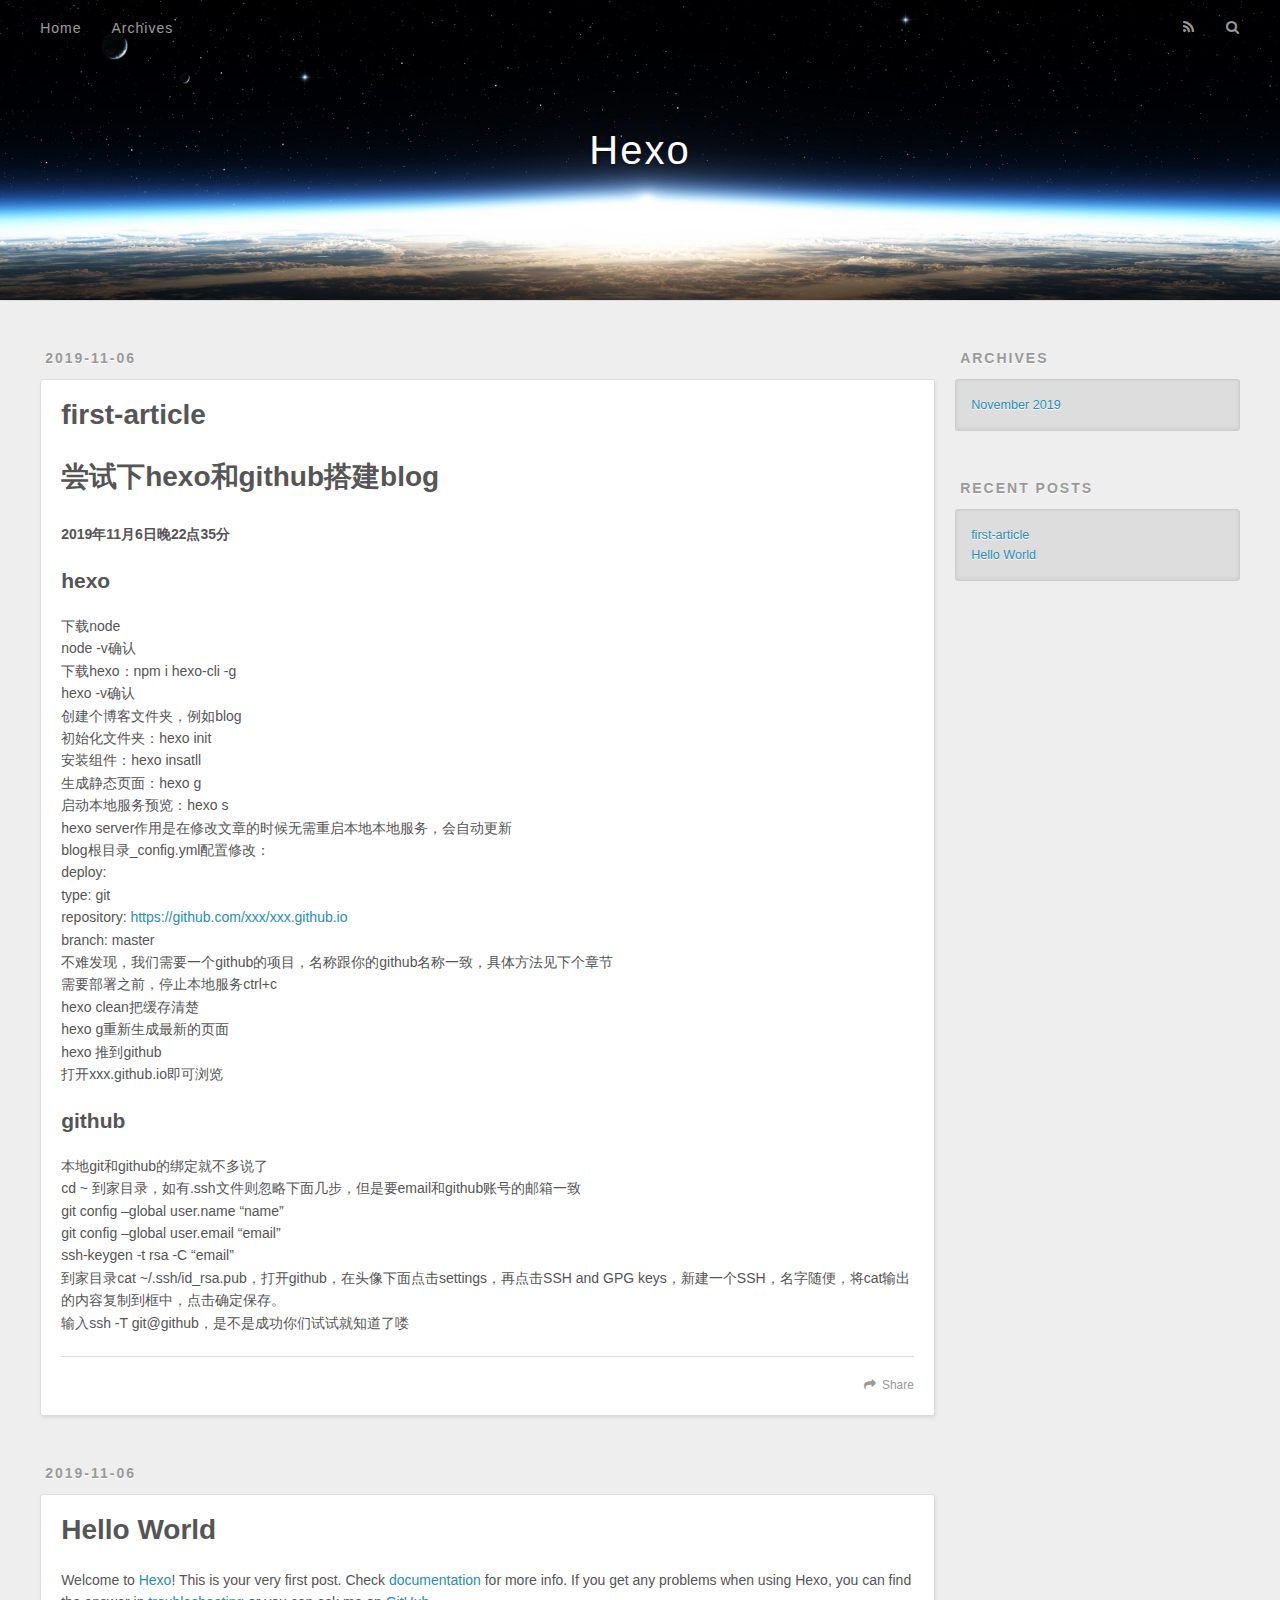
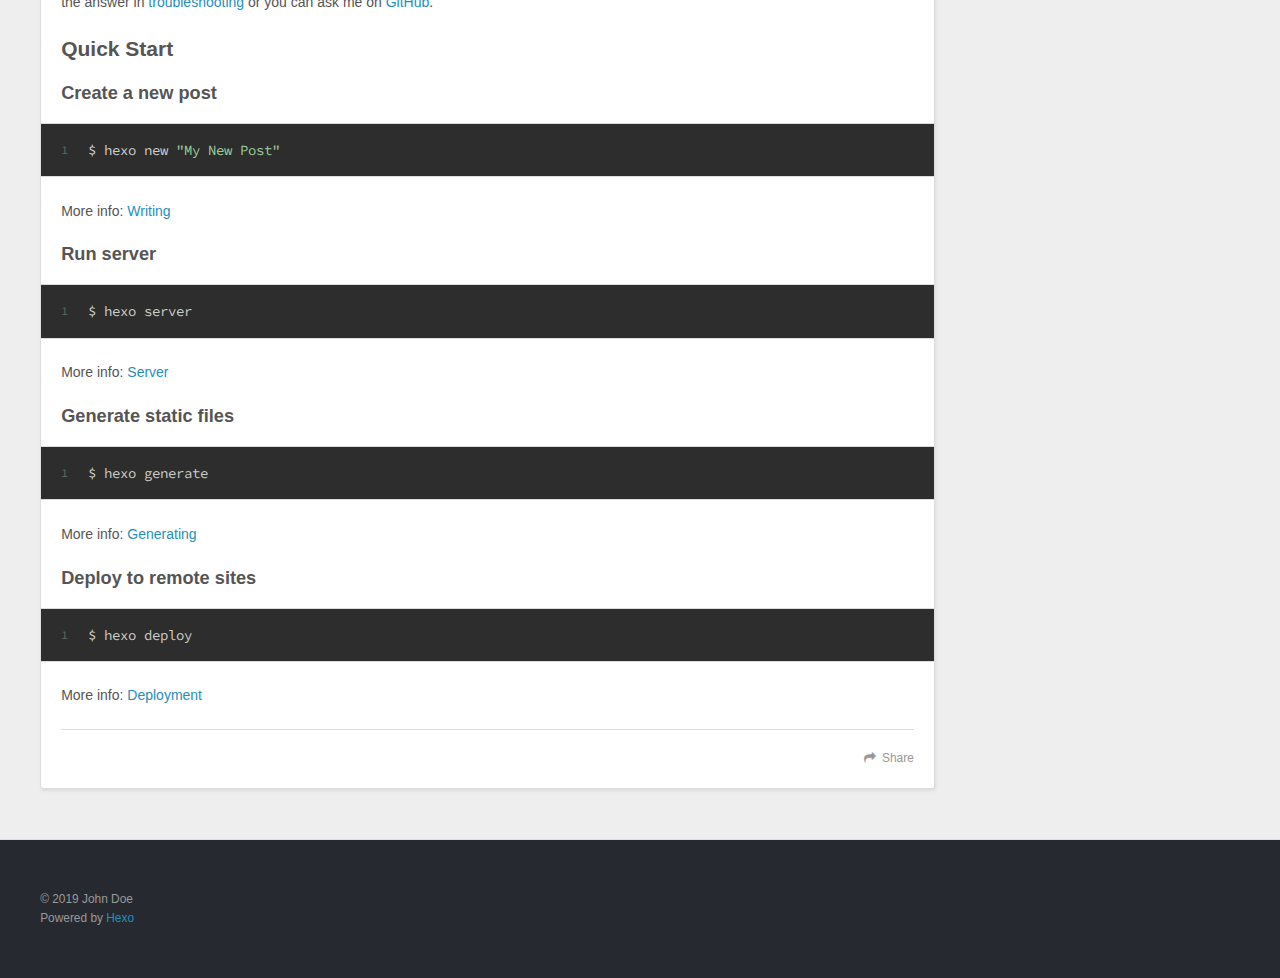
==== index.html @ d3fc3e4d "Site updated: 2019-11-06 23:18:17" ====
<!DOCTYPE html>
<html>
<head>
  <meta charset="utf-8">
  

  
  <title>Hexo</title>
  <meta name="viewport" content="width=device-width, initial-scale=1, maximum-scale=1">
  <meta property="og:type" content="website">
<meta property="og:title" content="Hexo">
<meta property="og:url" content="http:&#x2F;&#x2F;yoursite.com&#x2F;index.html">
<meta property="og:site_name" content="Hexo">
<meta property="og:locale" content="en">
<meta name="twitter:card" content="summary">
  
    <link rel="alternate" href="/atom.xml" title="Hexo" type="application/atom+xml">
  
  
    <link rel="icon" href="/favicon.png">
  
  
    <link href="//fonts.googleapis.com/css?family=Source+Code+Pro" rel="stylesheet" type="text/css">
  
  <link rel="stylesheet" href="/css/style.css">
</head>

<body>
  <div id="container">
    <div id="wrap">
      <header id="header">
  <div id="banner"></div>
  <div id="header-outer" class="outer">
    <div id="header-title" class="inner">
      <h1 id="logo-wrap">
        <a href="/" id="logo">Hexo</a>
      </h1>
      
    </div>
    <div id="header-inner" class="inner">
      <nav id="main-nav">
        <a id="main-nav-toggle" class="nav-icon"></a>
        
          <a class="main-nav-link" href="/">Home</a>
        
          <a class="main-nav-link" href="/archives">Archives</a>
        
      </nav>
      <nav id="sub-nav">
        
          <a id="nav-rss-link" class="nav-icon" href="/atom.xml" title="RSS Feed"></a>
        
        <a id="nav-search-btn" class="nav-icon" title="Search"></a>
      </nav>
      <div id="search-form-wrap">
        <form action="//google.com/search" method="get" accept-charset="UTF-8" class="search-form"><input type="search" name="q" class="search-form-input" placeholder="Search"><button type="submit" class="search-form-submit">&#xF002;</button><input type="hidden" name="sitesearch" value="http://yoursite.com"></form>
      </div>
    </div>
  </div>
</header>
      <div class="outer">
        <section id="main">
  
    <article id="post-first-article" class="article article-type-post" itemscope itemprop="blogPost">
  <div class="article-meta">
    <a href="/2019/11/06/first-article/" class="article-date">
  <time datetime="2019-11-06T13:16:10.796Z" itemprop="datePublished">2019-11-06</time>
</a>
    
  </div>
  <div class="article-inner">
    
    
      <header class="article-header">
        
  
    <h1 itemprop="name">
      <a class="article-title" href="/2019/11/06/first-article/">first-article</a>
    </h1>
  

      </header>
    
    <div class="article-entry" itemprop="articleBody">
      
        <h1 id="尝试下hexo和github搭建blog"><a href="#尝试下hexo和github搭建blog" class="headerlink" title="尝试下hexo和github搭建blog"></a>尝试下hexo和github搭建blog</h1><p><strong>2019年11月6日晚22点35分</strong></p>
<h2 id="hexo"><a href="#hexo" class="headerlink" title="hexo"></a>hexo</h2><p>下载node<br>node -v确认<br>下载hexo：npm i hexo-cli -g<br>hexo -v确认<br>创建个博客文件夹，例如blog<br>初始化文件夹：hexo init<br>安装组件：hexo insatll<br>生成静态页面：hexo g<br>启动本地服务预览：hexo s<br>hexo server作用是在修改文章的时候无需重启本地本地服务，会自动更新<br>blog根目录_config.yml配置修改：<br>deploy:<br>  type: git<br>  repository: <a href="https://github.com/xxx/xxx.github.io" target="_blank" rel="noopener">https://github.com/xxx/xxx.github.io</a><br>  branch: master<br>不难发现，我们需要一个github的项目，名称跟你的github名称一致，具体方法见下个章节<br>需要部署之前，停止本地服务ctrl+c<br>hexo clean把缓存清楚<br>hexo g重新生成最新的页面<br>hexo 推到github<br>打开xxx.github.io即可浏览</p>
<h2 id="github"><a href="#github" class="headerlink" title="github"></a>github</h2><p>本地git和github的绑定就不多说了<br>cd ~ 到家目录，如有.ssh文件则忽略下面几步，但是要email和github账号的邮箱一致<br>git config –global user.name “name”<br>git config –global user.email “email”<br>ssh-keygen -t rsa -C “email”<br>到家目录cat ~/.ssh/id_rsa.pub，打开github，在头像下面点击settings，再点击SSH and GPG keys，新建一个SSH，名字随便，将cat输出的内容复制到框中，点击确定保存。<br>输入ssh -T git@github，是不是成功你们试试就知道了喽</p>

      
    </div>
    <footer class="article-footer">
      <a data-url="http://yoursite.com/2019/11/06/first-article/" data-id="ck2nffm6w0000zowgg824fxj1" class="article-share-link">Share</a>
      
      
    </footer>
  </div>
  
</article>


  
    <article id="post-hello-world" class="article article-type-post" itemscope itemprop="blogPost">
  <div class="article-meta">
    <a href="/2019/11/06/hello-world/" class="article-date">
  <time datetime="2019-11-06T13:06:22.452Z" itemprop="datePublished">2019-11-06</time>
</a>
    
  </div>
  <div class="article-inner">
    
    
      <header class="article-header">
        
  
    <h1 itemprop="name">
      <a class="article-title" href="/2019/11/06/hello-world/">Hello World</a>
    </h1>
  

      </header>
    
    <div class="article-entry" itemprop="articleBody">
      
        <p>Welcome to <a href="https://hexo.io/" target="_blank" rel="noopener">Hexo</a>! This is your very first post. Check <a href="https://hexo.io/docs/" target="_blank" rel="noopener">documentation</a> for more info. If you get any problems when using Hexo, you can find the answer in <a href="https://hexo.io/docs/troubleshooting.html" target="_blank" rel="noopener">troubleshooting</a> or you can ask me on <a href="https://github.com/hexojs/hexo/issues" target="_blank" rel="noopener">GitHub</a>.</p>
<h2 id="Quick-Start"><a href="#Quick-Start" class="headerlink" title="Quick Start"></a>Quick Start</h2><h3 id="Create-a-new-post"><a href="#Create-a-new-post" class="headerlink" title="Create a new post"></a>Create a new post</h3><figure class="highlight bash"><table><tr><td class="gutter"><pre><span class="line">1</span><br></pre></td><td class="code"><pre><span class="line">$ hexo new <span class="string">"My New Post"</span></span><br></pre></td></tr></table></figure>

<p>More info: <a href="https://hexo.io/docs/writing.html" target="_blank" rel="noopener">Writing</a></p>
<h3 id="Run-server"><a href="#Run-server" class="headerlink" title="Run server"></a>Run server</h3><figure class="highlight bash"><table><tr><td class="gutter"><pre><span class="line">1</span><br></pre></td><td class="code"><pre><span class="line">$ hexo server</span><br></pre></td></tr></table></figure>

<p>More info: <a href="https://hexo.io/docs/server.html" target="_blank" rel="noopener">Server</a></p>
<h3 id="Generate-static-files"><a href="#Generate-static-files" class="headerlink" title="Generate static files"></a>Generate static files</h3><figure class="highlight bash"><table><tr><td class="gutter"><pre><span class="line">1</span><br></pre></td><td class="code"><pre><span class="line">$ hexo generate</span><br></pre></td></tr></table></figure>

<p>More info: <a href="https://hexo.io/docs/generating.html" target="_blank" rel="noopener">Generating</a></p>
<h3 id="Deploy-to-remote-sites"><a href="#Deploy-to-remote-sites" class="headerlink" title="Deploy to remote sites"></a>Deploy to remote sites</h3><figure class="highlight bash"><table><tr><td class="gutter"><pre><span class="line">1</span><br></pre></td><td class="code"><pre><span class="line">$ hexo deploy</span><br></pre></td></tr></table></figure>

<p>More info: <a href="https://hexo.io/docs/one-command-deployment.html" target="_blank" rel="noopener">Deployment</a></p>

      
    </div>
    <footer class="article-footer">
      <a data-url="http://yoursite.com/2019/11/06/hello-world/" data-id="ck2nffm750001zowghlq87qqj" class="article-share-link">Share</a>
      
      
    </footer>
  </div>
  
</article>


  


</section>
        
          <aside id="sidebar">
  
    

  
    

  
    
  
    
  <div class="widget-wrap">
    <h3 class="widget-title">Archives</h3>
    <div class="widget">
      <ul class="archive-list"><li class="archive-list-item"><a class="archive-list-link" href="/archives/2019/11/">November 2019</a></li></ul>
    </div>
  </div>


  
    
  <div class="widget-wrap">
    <h3 class="widget-title">Recent Posts</h3>
    <div class="widget">
      <ul>
        
          <li>
            <a href="/2019/11/06/first-article/">first-article</a>
          </li>
        
          <li>
            <a href="/2019/11/06/hello-world/">Hello World</a>
          </li>
        
      </ul>
    </div>
  </div>

  
</aside>
        
      </div>
      <footer id="footer">
  
  <div class="outer">
    <div id="footer-info" class="inner">
      &copy; 2019 John Doe<br>
      Powered by <a href="http://hexo.io/" target="_blank">Hexo</a>
    </div>
  </div>
</footer>
    </div>
    <nav id="mobile-nav">
  
    <a href="/" class="mobile-nav-link">Home</a>
  
    <a href="/archives" class="mobile-nav-link">Archives</a>
  
</nav>
    

<script src="//ajax.googleapis.com/ajax/libs/jquery/2.0.3/jquery.min.js"></script>


  <link rel="stylesheet" href="/fancybox/jquery.fancybox.css">
  <script src="/fancybox/jquery.fancybox.pack.js"></script>


<script src="/js/script.js"></script>



  </div>
</body>
</html>
---- css/style.css ----
body {
  width: 100%;
}
body:before,
body:after {
  content: "";
  display: table;
}
body:after {
  clear: both;
}
html,
body,
div,
span,
applet,
object,
iframe,
h1,
h2,
h3,
h4,
h5,
h6,
p,
blockquote,
pre,
a,
abbr,
acronym,
address,
big,
cite,
code,
del,
dfn,
em,
img,
ins,
kbd,
q,
s,
samp,
small,
strike,
strong,
sub,
sup,
tt,
var,
dl,
dt,
dd,
ol,
ul,
li,
fieldset,
form,
label,
legend,
table,
caption,
tbody,
tfoot,
thead,
tr,
th,
td {
  margin: 0;
  padding: 0;
  border: 0;
  outline: 0;
  font-weight: inherit;
  font-style: inherit;
  font-family: inherit;
  font-size: 100%;
  vertical-align: baseline;
}
body {
  line-height: 1;
  color: #000;
  background: #fff;
}
ol,
ul {
  list-style: none;
}
table {
  border-collapse: separate;
  border-spacing: 0;
  vertical-align: middle;
}
caption,
th,
td {
  text-align: left;
  font-weight: normal;
  vertical-align: middle;
}
a img {
  border: none;
}
input,
button {
  margin: 0;
  padding: 0;
}
input::-moz-focus-inner,
button::-moz-focus-inner {
  border: 0;
  padding: 0;
}
@font-face {
  font-family: FontAwesome;
  font-style: normal;
  font-weight: normal;
  src: url("fonts/fontawesome-webfont.eot?v=#4.0.3");
  src: url("fonts/fontawesome-webfont.eot?#iefix&v=#4.0.3") format("embedded-opentype"), url("fonts/fontawesome-webfont.woff?v=#4.0.3") format("woff"), url("fonts/fontawesome-webfont.ttf?v=#4.0.3") format("truetype"), url("fonts/fontawesome-webfont.svg#fontawesomeregular?v=#4.0.3") format("svg");
}
html,
body,
#container {
  height: 100%;
}
body {
  background: #eee;
  font: 14px -apple-system, BlinkMacSystemFont, "Segoe UI", "Roboto", "Oxygen", "Ubuntu", "Cantarell", "Fira Sans", "Droid Sans", "Helvetica Neue", sans-serif;
  -webkit-text-size-adjust: 100%;
}
.outer {
  max-width: 1220px;
  margin: 0 auto;
  padding: 0 20px;
}
.outer:before,
.outer:after {
  content: "";
  display: table;
}
.outer:after {
  clear: both;
}
.inner {
  display: inline;
  float: left;
  width: 98.33333333333333%;
  margin: 0 0.833333333333333%;
}
.left,
.alignleft {
  float: left;
}
.right,
.alignright {
  float: right;
}
.clear {
  clear: both;
}
#container {
  position: relative;
}
.mobile-nav-on {
  overflow: hidden;
}
#wrap {
  height: 100%;
  width: 100%;
  position: absolute;
  top: 0;
  left: 0;
  -webkit-transition: 0.2s ease-out;
  -moz-transition: 0.2s ease-out;
  -ms-transition: 0.2s ease-out;
  transition: 0.2s ease-out;
  z-index: 1;
  background: #eee;
}
.mobile-nav-on #wrap {
  left: 280px;
}
@media screen and (min-width: 768px) {
  #main {
    display: inline;
    float: left;
    width: 73.33333333333333%;
    margin: 0 0.833333333333333%;
  }
}
.article-date,
.article-category-link,
.archive-year,
.widget-title {
  text-decoration: none;
  text-transform: uppercase;
  letter-spacing: 2px;
  color: #999;
  margin-bottom: 1em;
  margin-left: 5px;
  line-height: 1em;
  text-shadow: 0 1px #fff;
  font-weight: bold;
}
.article-inner,
.archive-article-inner {
  background: #fff;
  -webkit-box-shadow: 1px 2px 3px #ddd;
  box-shadow: 1px 2px 3px #ddd;
  border: 1px solid #ddd;
  border-radius: 3px;
}
.article-entry h1,
.widget h1 {
  font-size: 2em;
}
.article-entry h2,
.widget h2 {
  font-size: 1.5em;
}
.article-entry h3,
.widget h3 {
  font-size: 1.3em;
}
.article-entry h4,
.widget h4 {
  font-size: 1.2em;
}
.article-entry h5,
.widget h5 {
  font-size: 1em;
}
.article-entry h6,
.widget h6 {
  font-size: 1em;
  color: #999;
}
.article-entry hr,
.widget hr {
  border: 1px dashed #ddd;
}
.article-entry strong,
.widget strong {
  font-weight: bold;
}
.article-entry em,
.widget em,
.article-entry cite,
.widget cite {
  font-style: italic;
}
.article-entry sup,
.widget sup,
.article-entry sub,
.widget sub {
  font-size: 0.75em;
  line-height: 0;
  position: relative;
  vertical-align: baseline;
}
.article-entry sup,
.widget sup {
  top: -0.5em;
}
.article-entry sub,
.widget sub {
  bottom: -0.2em;
}
.article-entry small,
.widget small {
  font-size: 0.85em;
}
.article-entry acronym,
.widget acronym,
.article-entry abbr,
.widget abbr {
  border-bottom: 1px dotted;
}
.article-entry ul,
.widget ul,
.article-entry ol,
.widget ol,
.article-entry dl,
.widget dl {
  margin: 0 20px;
  line-height: 1.6em;
}
.article-entry ul ul,
.widget ul ul,
.article-entry ol ul,
.widget ol ul,
.article-entry ul ol,
.widget ul ol,
.article-entry ol ol,
.widget ol ol {
  margin-top: 0;
  margin-bottom: 0;
}
.article-entry ul,
.widget ul {
  list-style: disc;
}
.article-entry ol,
.widget ol {
  list-style: decimal;
}
.article-entry dt,
.widget dt {
  font-weight: bold;
}
#header {
  height: 300px;
  position: relative;
  border-bottom: 1px solid #ddd;
}
#header:before,
#header:after {
  content: "";
  position: absolute;
  left: 0;
  right: 0;
  height: 40px;
}
#header:before {
  top: 0;
  background: -webkit-linear-gradient(rgba(0,0,0,0.2), transparent);
  background: -moz-linear-gradient(rgba(0,0,0,0.2), transparent);
  background: -ms-linear-gradient(rgba(0,0,0,0.2), transparent);
  background: linear-gradient(rgba(0,0,0,0.2), transparent);
}
#header:after {
  bottom: 0;
  background: -webkit-linear-gradient(transparent, rgba(0,0,0,0.2));
  background: -moz-linear-gradient(transparent, rgba(0,0,0,0.2));
  background: -ms-linear-gradient(transparent, rgba(0,0,0,0.2));
  background: linear-gradient(transparent, rgba(0,0,0,0.2));
}
#header-outer {
  height: 100%;
  position: relative;
}
#header-inner {
  position: relative;
  overflow: hidden;
}
#banner {
  position: absolute;
  top: 0;
  left: 0;
  width: 100%;
  height: 100%;
  background: url("images/banner.jpg") center #000;
  -webkit-background-size: cover;
  -moz-background-size: cover;
  background-size: cover;
  z-index: -1;
}
#header-title {
  text-align: center;
  height: 40px;
  position: absolute;
  top: 50%;
  left: 0;
  margin-top: -20px;
}
#logo,
#subtitle {
  text-decoration: none;
  color: #fff;
  font-weight: 300;
  text-shadow: 0 1px 4px rgba(0,0,0,0.3);
}
#logo {
  font-size: 40px;
  line-height: 40px;
  letter-spacing: 2px;
}
#subtitle {
  font-size: 16px;
  line-height: 16px;
  letter-spacing: 1px;
}
#subtitle-wrap {
  margin-top: 16px;
}
#main-nav {
  float: left;
  margin-left: -15px;
}
.nav-icon,
.main-nav-link {
  float: left;
  color: #fff;
  opacity: 0.6;
  text-decoration: none;
  text-shadow: 0 1px rgba(0,0,0,0.2);
  -webkit-transition: opacity 0.2s;
  -moz-transition: opacity 0.2s;
  -ms-transition: opacity 0.2s;
  transition: opacity 0.2s;
  display: block;
  padding: 20px 15px;
}
.nav-icon:hover,
.main-nav-link:hover {
  opacity: 1;
}
.nav-icon {
  font-family: FontAwesome;
  text-align: center;
  font-size: 14px;
  width: 14px;
  height: 14px;
  padding: 20px 15px;
  position: relative;
  cursor: pointer;
}
.main-nav-link {
  font-weight: 300;
  letter-spacing: 1px;
}
@media screen and (max-width: 479px) {
  .main-nav-link {
    display: none;
  }
}
#main-nav-toggle {
  display: none;
}
#main-nav-toggle:before {
  content: "\f0c9";
}
@media screen and (max-width: 479px) {
  #main-nav-toggle {
    display: block;
  }
}
#sub-nav {
  float: right;
  margin-right: -15px;
}
#nav-rss-link:before {
  content: "\f09e";
}
#nav-search-btn:before {
  content: "\f002";
}
#search-form-wrap {
  position: absolute;
  top: 15px;
  width: 150px;
  height: 30px;
  right: -150px;
  opacity: 0;
  -webkit-transition: 0.2s ease-out;
  -moz-transition: 0.2s ease-out;
  -ms-transition: 0.2s ease-out;
  transition: 0.2s ease-out;
}
#search-form-wrap.on {
  opacity: 1;
  right: 0;
}
@media screen and (max-width: 479px) {
  #search-form-wrap {
    width: 100%;
    right: -100%;
  }
}
.search-form {
  position: absolute;
  top: 0;
  left: 0;
  right: 0;
  background: #fff;
  padding: 5px 15px;
  border-radius: 15px;
  -webkit-box-shadow: 0 0 10px rgba(0,0,0,0.3);
  box-shadow: 0 0 10px rgba(0,0,0,0.3);
}
.search-form-input {
  border: none;
  background: none;
  color: #555;
  width: 100%;
  font: 13px -apple-system, BlinkMacSystemFont, "Segoe UI", "Roboto", "Oxygen", "Ubuntu", "Cantarell", "Fira Sans", "Droid Sans", "Helvetica Neue", sans-serif;
  outline: none;
}
.search-form-input::-webkit-search-results-decoration,
.search-form-input::-webkit-search-cancel-button {
  -webkit-appearance: none;
}
.search-form-submit {
  position: absolute;
  top: 50%;
  right: 10px;
  margin-top: -7px;
  font: 13px FontAwesome;
  border: none;
  background: none;
  color: #bbb;
  cursor: pointer;
}
.search-form-submit:hover,
.search-form-submit:focus {
  color: #777;
}
.article {
  margin: 50px 0;
}
.article-inner {
  overflow: hidden;
}
.article-meta:before,
.article-meta:after {
  content: "";
  display: table;
}
.article-meta:after {
  clear: both;
}
.article-date {
  float: left;
}
.article-category {
  float: left;
  line-height: 1em;
  color: #ccc;
  text-shadow: 0 1px #fff;
  margin-left: 8px;
}
.article-category:before {
  content: "\2022";
}
.article-category-link {
  margin: 0 12px 1em;
}
.article-header {
  padding: 20px 20px 0;
}
.article-title {
  text-decoration: none;
  font-size: 2em;
  font-weight: bold;
  color: #555;
  line-height: 1.1em;
  -webkit-transition: color 0.2s;
  -moz-transition: color 0.2s;
  -ms-transition: color 0.2s;
  transition: color 0.2s;
}
a.article-title:hover {
  color: #258fb8;
}
.article-entry {
  color: #555;
  padding: 0 20px;
}
.article-entry:before,
.article-entry:after {
  content: "";
  display: table;
}
.article-entry:after {
  clear: both;
}
.article-entry p,
.article-entry table {
  line-height: 1.6em;
  margin: 1.6em 0;
}
.article-entry h1,
.article-entry h2,
.article-entry h3,
.article-entry h4,
.article-entry h5,
.article-entry h6 {
  font-weight: bold;
}
.article-entry h1,
.article-entry h2,
.article-entry h3,
.article-entry h4,
.article-entry h5,
.article-entry h6 {
  line-height: 1.1em;
  margin: 1.1em 0;
}
.article-entry a {
  color: #258fb8;
  text-decoration: none;
}
.article-entry a:hover {
  text-decoration: underline;
}
.article-entry ul,
.article-entry ol,
.article-entry dl {
  margin-top: 1.6em;
  margin-bottom: 1.6em;
}
.article-entry img,
.article-entry video {
  max-width: 100%;
  height: auto;
  display: block;
  margin: auto;
}
.article-entry iframe {
  border: none;
}
.article-entry table {
  width: 100%;
  border-collapse: collapse;
  border-spacing: 0;
}
.article-entry th {
  font-weight: bold;
  border-bottom: 3px solid #ddd;
  padding-bottom: 0.5em;
}
.article-entry td {
  border-bottom: 1px solid #ddd;
  padding: 10px 0;
}
.article-entry blockquote {
  font-family: Georgia, "Times New Roman", serif;
  font-size: 1.4em;
  margin: 1.6em 20px;
  text-align: center;
}
.article-entry blockquote footer {
  font-size: 14px;
  margin: 1.6em 0;
  font-family: -apple-system, BlinkMacSystemFont, "Segoe UI", "Roboto", "Oxygen", "Ubuntu", "Cantarell", "Fira Sans", "Droid Sans", "Helvetica Neue", sans-serif;
}
.article-entry blockquote footer cite:before {
  content: "—";
  padding: 0 0.5em;
}
.article-entry .pullquote {
  text-align: left;
  width: 45%;
  margin: 0;
}
.article-entry .pullquote.left {
  margin-left: 0.5em;
  margin-right: 1em;
}
.article-entry .pullquote.right {
  margin-right: 0.5em;
  margin-left: 1em;
}
.article-entry .caption {
  color: #999;
  display: block;
  font-size: 0.9em;
  margin-top: 0.5em;
  position: relative;
  text-align: center;
}
.article-entry .video-container {
  position: relative;
  padding-top: 56.25%;
  height: 0;
  overflow: hidden;
}
.article-entry .video-container iframe,
.article-entry .video-container object,
.article-entry .video-container embed {
  position: absolute;
  top: 0;
  left: 0;
  width: 100%;
  height: 100%;
  margin-top: 0;
}
.article-more-link a {
  display: inline-block;
  line-height: 1em;
  padding: 6px 15px;
  border-radius: 15px;
  background: #eee;
  color: #999;
  text-shadow: 0 1px #fff;
  text-decoration: none;
}
.article-more-link a:hover {
  background: #258fb8;
  color: #fff;
  text-decoration: none;
  text-shadow: 0 1px #1e7293;
}
.article-footer {
  font-size: 0.85em;
  line-height: 1.6em;
  border-top: 1px solid #ddd;
  padding-top: 1.6em;
  margin: 0 20px 20px;
}
.article-footer:before,
.article-footer:after {
  content: "";
  display: table;
}
.article-footer:after {
  clear: both;
}
.article-footer a {
  color: #999;
  text-decoration: none;
}
.article-footer a:hover {
  color: #555;
}
.article-tag-list-item {
  float: left;
  margin-right: 10px;
}
.article-tag-list-link:before {
  content: "#";
}
.article-comment-link {
  float: right;
}
.article-comment-link:before {
  content: "\f075";
  font-family: FontAwesome;
  padding-right: 8px;
}
.article-share-link {
  cursor: pointer;
  float: right;
  margin-left: 20px;
}
.article-share-link:before {
  content: "\f064";
  font-family: FontAwesome;
  padding-right: 6px;
}
#article-nav {
  position: relative;
}
#article-nav:before,
#article-nav:after {
  content: "";
  display: table;
}
#article-nav:after {
  clear: both;
}
@media screen and (min-width: 768px) {
  #article-nav {
    margin: 50px 0;
  }
  #article-nav:before {
    width: 8px;
    height: 8px;
    position: absolute;
    top: 50%;
    left: 50%;
    margin-top: -4px;
    margin-left: -4px;
    content: "";
    border-radius: 50%;
    background: #ddd;
    -webkit-box-shadow: 0 1px 2px #fff;
    box-shadow: 0 1px 2px #fff;
  }
}
.article-nav-link-wrap {
  text-decoration: none;
  text-shadow: 0 1px #fff;
  color: #999;
  -webkit-box-sizing: border-box;
  -moz-box-sizing: border-box;
  box-sizing: border-box;
  margin-top: 50px;
  text-align: center;
  display: block;
}
.article-nav-link-wrap:hover {
  color: #555;
}
@media screen and (min-width: 768px) {
  .article-nav-link-wrap {
    width: 50%;
    margin-top: 0;
  }
}
@media screen and (min-width: 768px) {
  #article-nav-newer {
    float: left;
    text-align: right;
    padding-right: 20px;
  }
}
@media screen and (min-width: 768px) {
  #article-nav-older {
    float: right;
    text-align: left;
    padding-left: 20px;
  }
}
.article-nav-caption {
  text-transform: uppercase;
  letter-spacing: 2px;
  color: #ddd;
  line-height: 1em;
  font-weight: bold;
}
#article-nav-newer .article-nav-caption {
  margin-right: -2px;
}
.article-nav-title {
  font-size: 0.85em;
  line-height: 1.6em;
  margin-top: 0.5em;
}
.article-share-box {
  position: absolute;
  display: none;
  background: #fff;
  -webkit-box-shadow: 1px 2px 10px rgba(0,0,0,0.2);
  box-shadow: 1px 2px 10px rgba(0,0,0,0.2);
  border-radius: 3px;
  margin-left: -145px;
  overflow: hidden;
  z-index: 1;
}
.article-share-box.on {
  display: block;
}
.article-share-input {
  width: 100%;
  background: none;
  -webkit-box-sizing: border-box;
  -moz-box-sizing: border-box;
  box-sizing: border-box;
  font: 14px -apple-system, BlinkMacSystemFont, "Segoe UI", "Roboto", "Oxygen", "Ubuntu", "Cantarell", "Fira Sans", "Droid Sans", "Helvetica Neue", sans-serif;
  padding: 0 15px;
  color: #555;
  outline: none;
  border: 1px solid #ddd;
  border-radius: 3px 3px 0 0;
  height: 36px;
  line-height: 36px;
}
.article-share-links {
  background: #eee;
}
.article-share-links:before,
.article-share-links:after {
  content: "";
  display: table;
}
.article-share-links:after {
  clear: both;
}
.article-share-twitter,
.article-share-facebook,
.article-share-pinterest,
.article-share-google {
  width: 50px;
  height: 36px;
  display: block;
  float: left;
  position: relative;
  color: #999;
  text-shadow: 0 1px #fff;
}
.article-share-twitter:before,
.article-share-facebook:before,
.article-share-pinterest:before,
.article-share-google:before {
  font-size: 20px;
  font-family: FontAwesome;
  width: 20px;
  height: 20px;
  position: absolute;
  top: 50%;
  left: 50%;
  margin-top: -10px;
  margin-left: -10px;
  text-align: center;
}
.article-share-twitter:hover,
.article-share-facebook:hover,
.article-share-pinterest:hover,
.article-share-google:hover {
  color: #fff;
}
.article-share-twitter:before {
  content: "\f099";
}
.article-share-twitter:hover {
  background: #00aced;
  text-shadow: 0 1px #008abe;
}
.article-share-facebook:before {
  content: "\f09a";
}
.article-share-facebook:hover {
  background: #3b5998;
  text-shadow: 0 1px #2f477a;
}
.article-share-pinterest:before {
  content: "\f0d2";
}
.article-share-pinterest:hover {
  background: #cb2027;
  text-shadow: 0 1px #a21a1f;
}
.article-share-google:before {
  content: "\f0d5";
}
.article-share-google:hover {
  background: #dd4b39;
  text-shadow: 0 1px #be3221;
}
.article-gallery {
  background: #000;
  position: relative;
}
.article-gallery-photos {
  position: relative;
  overflow: hidden;
}
.article-gallery-img {
  display: none;
  max-width: 100%;
}
.article-gallery-img:first-child {
  display: block;
}
.article-gallery-img.loaded {
  position: absolute;
  display: block;
}
.article-gallery-img img {
  display: block;
  max-width: 100%;
  margin: 0 auto;
}
#comments {
  background: #fff;
  -webkit-box-shadow: 1px 2px 3px #ddd;
  box-shadow: 1px 2px 3px #ddd;
  padding: 20px;
  border: 1px solid #ddd;
  border-radius: 3px;
  margin: 50px 0;
}
#comments a {
  color: #258fb8;
}
.archives-wrap {
  margin: 50px 0;
}
.archives:before,
.archives:after {
  content: "";
  display: table;
}
.archives:after {
  clear: both;
}
.archive-year-wrap {
  margin-bottom: 1em;
}
.archives {
  -webkit-column-gap: 10px;
  -moz-column-gap: 10px;
  column-gap: 10px;
}
@media screen and (min-width: 480px) and (max-width: 767px) {
  .archives {
    -webkit-column-count: 2;
    -moz-column-count: 2;
    column-count: 2;
  }
}
@media screen and (min-width: 768px) {
  .archives {
    -webkit-column-count: 3;
    -moz-column-count: 3;
    column-count: 3;
  }
}
.archive-article {
  -webkit-column-break-inside: avoid;
  page-break-inside: avoid;
  overflow: hidden;
  break-inside: avoid-column;
}
.archive-article-inner {
  padding: 10px;
  margin-bottom: 15px;
}
.archive-article-title {
  text-decoration: none;
  font-weight: bold;
  color: #555;
  -webkit-transition: color 0.2s;
  -moz-transition: color 0.2s;
  -ms-transition: color 0.2s;
  transition: color 0.2s;
  line-height: 1.6em;
}
.archive-article-title:hover {
  color: #258fb8;
}
.archive-article-footer {
  margin-top: 1em;
}
.archive-article-date {
  color: #999;
  text-decoration: none;
  font-size: 0.85em;
  line-height: 1em;
  margin-bottom: 0.5em;
  display: block;
}
#page-nav {
  margin: 50px auto;
  background: #fff;
  -webkit-box-shadow: 1px 2px 3px #ddd;
  box-shadow: 1px 2px 3px #ddd;
  border: 1px solid #ddd;
  border-radius: 3px;
  text-align: center;
  color: #999;
  overflow: hidden;
}
#page-nav:before,
#page-nav:after {
  content: "";
  display: table;
}
#page-nav:after {
  clear: both;
}
#page-nav a,
#page-nav span {
  padding: 10px 20px;
  line-height: 1;
  height: 2ex;
}
#page-nav a {
  color: #999;
  text-decoration: none;
}
#page-nav a:hover {
  background: #999;
  color: #fff;
}
#page-nav .prev {
  float: left;
}
#page-nav .next {
  float: right;
}
#page-nav .page-number {
  display: inline-block;
}
@media screen and (max-width: 479px) {
  #page-nav .page-number {
    display: none;
  }
}
#page-nav .current {
  color: #555;
  font-weight: bold;
}
#page-nav .space {
  color: #ddd;
}
#footer {
  background: #262a30;
  padding: 50px 0;
  border-top: 1px solid #ddd;
  color: #999;
}
#footer a {
  color: #258fb8;
  text-decoration: none;
}
#footer a:hover {
  text-decoration: underline;
}
#footer-info {
  line-height: 1.6em;
  font-size: 0.85em;
}
.article-entry pre,
.article-entry .highlight {
  background: #2d2d2d;
  margin: 0 -20px;
  padding: 15px 20px;
  border-style: solid;
  border-color: #ddd;
  border-width: 1px 0;
  overflow: auto;
  color: #ccc;
  line-height: 22.400000000000002px;
}
.article-entry .highlight .gutter pre,
.article-entry .gist .gist-file .gist-data .line-numbers {
  color: #666;
  font-size: 0.85em;
}
.article-entry pre,
.article-entry code {
  font-family: "Source Code Pro", Consolas, Monaco, Menlo, Consolas, monospace;
}
.article-entry code {
  background: #eee;
  text-shadow: 0 1px #fff;
  padding: 0 0.3em;
}
.article-entry pre code {
  background: none;
  text-shadow: none;
  padding: 0;
}
.article-entry .highlight pre {
  border: none;
  margin: 0;
  padding: 0;
}
.article-entry .highlight table {
  margin: 0;
  width: auto;
}
.article-entry .highlight td {
  border: none;
  padding: 0;
}
.article-entry .highlight figcaption {
  font-size: 0.85em;
  color: #999;
  line-height: 1em;
  margin-bottom: 1em;
}
.article-entry .highlight figcaption:before,
.article-entry .highlight figcaption:after {
  content: "";
  display: table;
}
.article-entry .highlight figcaption:after {
  clear: both;
}
.article-entry .highlight figcaption a {
  float: right;
}
.article-entry .highlight .gutter pre {
  text-align: right;
  padding-right: 20px;
}
.article-entry .highlight .line {
  height: 22.400000000000002px;
}
.article-entry .highlight .line.marked {
  background: #515151;
}
.article-entry .gist {
  margin: 0 -20px;
  border-style: solid;
  border-color: #ddd;
  border-width: 1px 0;
  background: #2d2d2d;
  padding: 15px 20px 15px 0;
}
.article-entry .gist .gist-file {
  border: none;
  font-family: "Source Code Pro", Consolas, Monaco, Menlo, Consolas, monospace;
  margin: 0;
}
.article-entry .gist .gist-file .gist-data {
  background: none;
  border: none;
}
.article-entry .gist .gist-file .gist-data .line-numbers {
  background: none;
  border: none;
  padding: 0 20px 0 0;
}
.article-entry .gist .gist-file .gist-data .line-data {
  padding: 0 !important;
}
.article-entry .gist .gist-file .highlight {
  margin: 0;
  padding: 0;
  border: none;
}
.article-entry .gist .gist-file .gist-meta {
  background: #2d2d2d;
  color: #999;
  font: 0.85em -apple-system, BlinkMacSystemFont, "Segoe UI", "Roboto", "Oxygen", "Ubuntu", "Cantarell", "Fira Sans", "Droid Sans", "Helvetica Neue", sans-serif;
  text-shadow: 0 0;
  padding: 0;
  margin-top: 1em;
  margin-left: 20px;
}
.article-entry .gist .gist-file .gist-meta a {
  color: #258fb8;
  font-weight: normal;
}
.article-entry .gist .gist-file .gist-meta a:hover {
  text-decoration: underline;
}
pre .comment,
pre .title {
  color: #999;
}
pre .variable,
pre .attribute,
pre .tag,
pre .regexp,
pre .ruby .constant,
pre .xml .tag .title,
pre .xml .pi,
pre .xml .doctype,
pre .html .doctype,
pre .css .id,
pre .css .class,
pre .css .pseudo {
  color: #f2777a;
}
pre .number,
pre .preprocessor,
pre .built_in,
pre .literal,
pre .params,
pre .constant {
  color: #f99157;
}
pre .class,
pre .ruby .class .title,
pre .css .rules .attribute {
  color: #9c9;
}
pre .string,
pre .value,
pre .inheritance,
pre .header,
pre .ruby .symbol,
pre .xml .cdata {
  color: #9c9;
}
pre .css .hexcolor {
  color: #6cc;
}
pre .function,
pre .python .decorator,
pre .python .title,
pre .ruby .function .title,
pre .ruby .title .keyword,
pre .perl .sub,
pre .javascript .title,
pre .coffeescript .title {
  color: #69c;
}
pre .keyword,
pre .javascript .function {
  color: #c9c;
}
@media screen and (max-width: 479px) {
  #mobile-nav {
    position: absolute;
    top: 0;
    left: 0;
    width: 280px;
    height: 100%;
    background: #191919;
    border-right: 1px solid #fff;
  }
}
@media screen and (max-width: 479px) {
  .mobile-nav-link {
    display: block;
    color: #999;
    text-decoration: none;
    padding: 15px 20px;
    font-weight: bold;
  }
  .mobile-nav-link:hover {
    color: #fff;
  }
}
@media screen and (min-width: 768px) {
  #sidebar {
    display: inline;
    float: left;
    width: 23.333333333333332%;
    margin: 0 0.833333333333333%;
  }
}
.widget-wrap {
  margin: 50px 0;
}
.widget {
  color: #777;
  text-shadow: 0 1px #fff;
  background: #ddd;
  -webkit-box-shadow: 0 -1px 4px #ccc inset;
  box-shadow: 0 -1px 4px #ccc inset;
  border: 1px solid #ccc;
  padding: 15px;
  border-radius: 3px;
}
.widget a {
  color: #258fb8;
  text-decoration: none;
}
.widget a:hover {
  text-decoration: underline;
}
.widget ul ul,
.widget ol ul,
.widget dl ul,
.widget ul ol,
.widget ol ol,
.widget dl ol,
.widget ul dl,
.widget ol dl,
.widget dl dl {
  margin-left: 15px;
  list-style: disc;
}
.widget {
  line-height: 1.6em;
  word-wrap: break-word;
  font-size: 0.9em;
}
.widget ul,
.widget ol {
  list-style: none;
  margin: 0;
}
.widget ul ul,
.widget ol ul,
.widget ul ol,
.widget ol ol {
  margin: 0 20px;
}
.widget ul ul,
.widget ol ul {
  list-style: disc;
}
.widget ul ol,
.widget ol ol {
  list-style: decimal;
}
.category-list-count,
.tag-list-count,
.archive-list-count {
  padding-left: 5px;
  color: #999;
  font-size: 0.85em;
}
.category-list-count:before,
.tag-list-count:before,
.archive-list-count:before {
  content: "(";
}
.category-list-count:after,
.tag-list-count:after,
.archive-list-count:after {
  content: ")";
}
.tagcloud a {
  margin-right: 5px;
  display: inline-block;
}
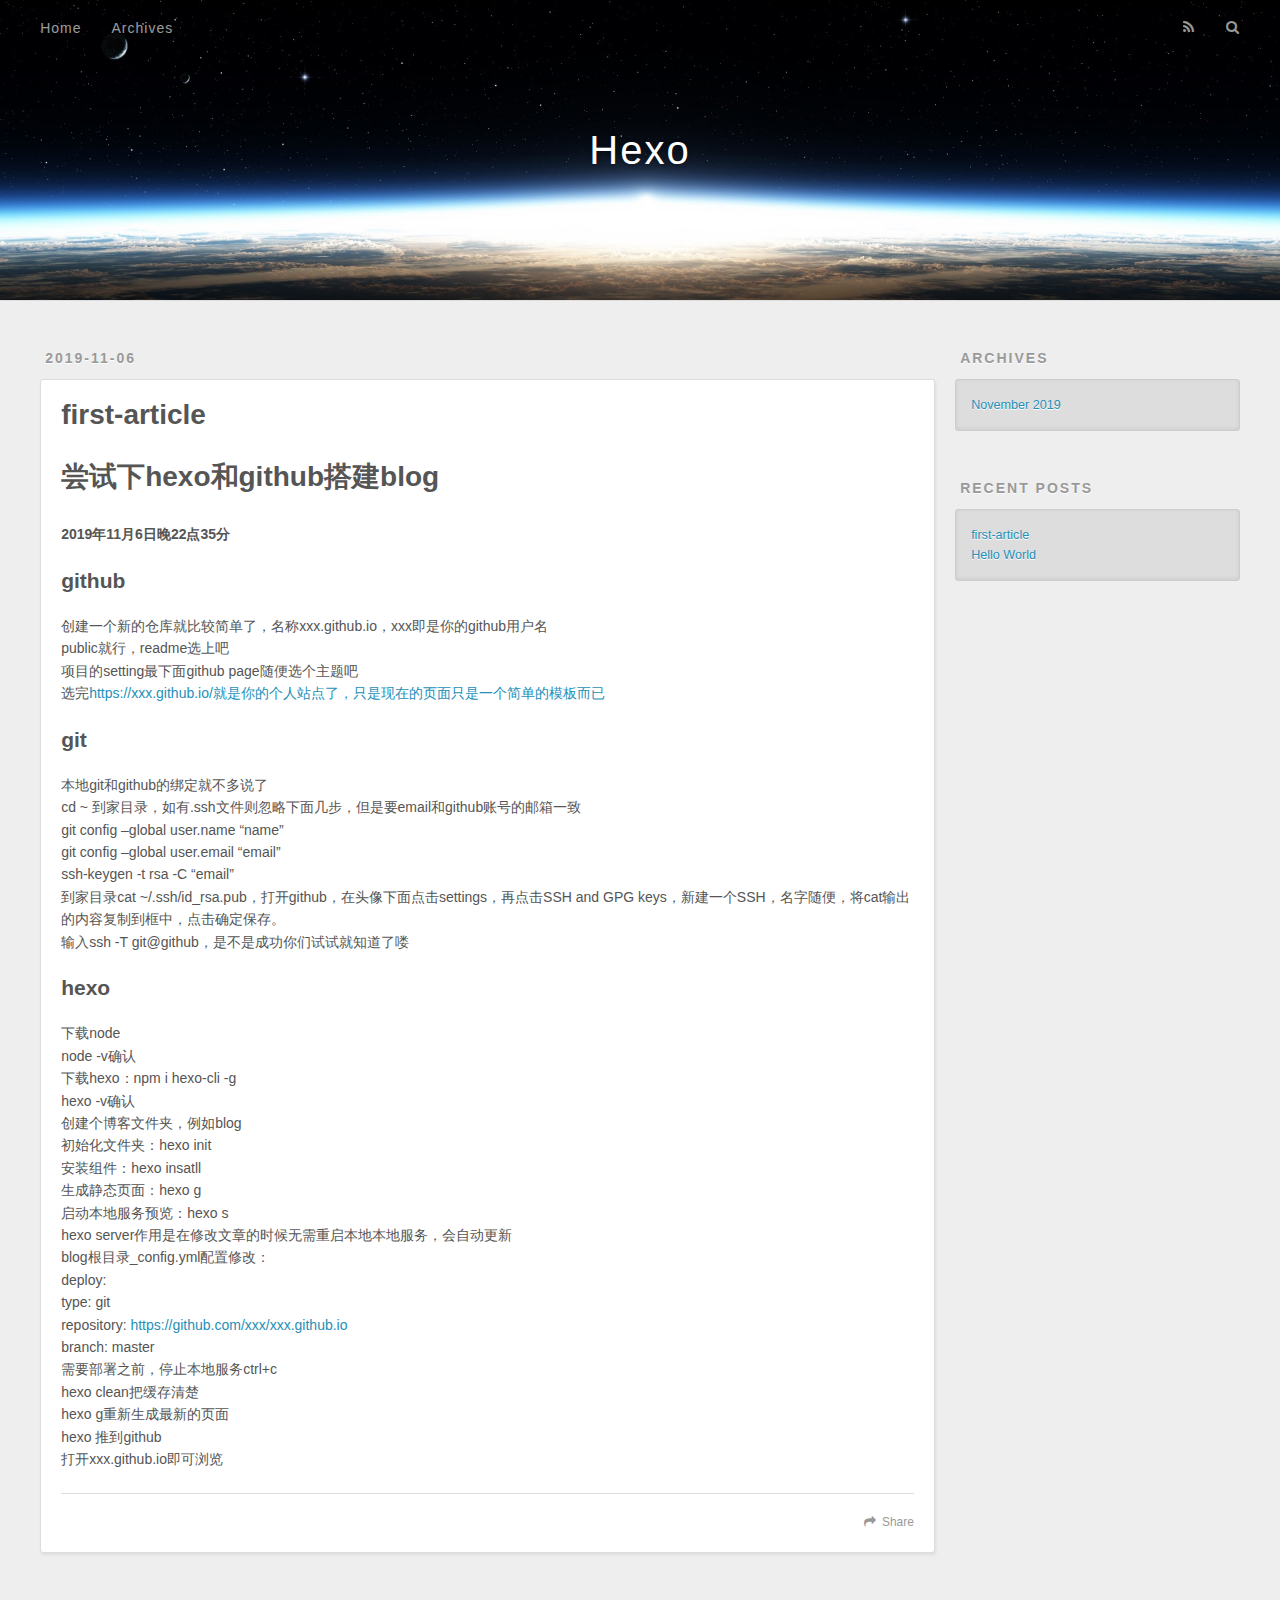
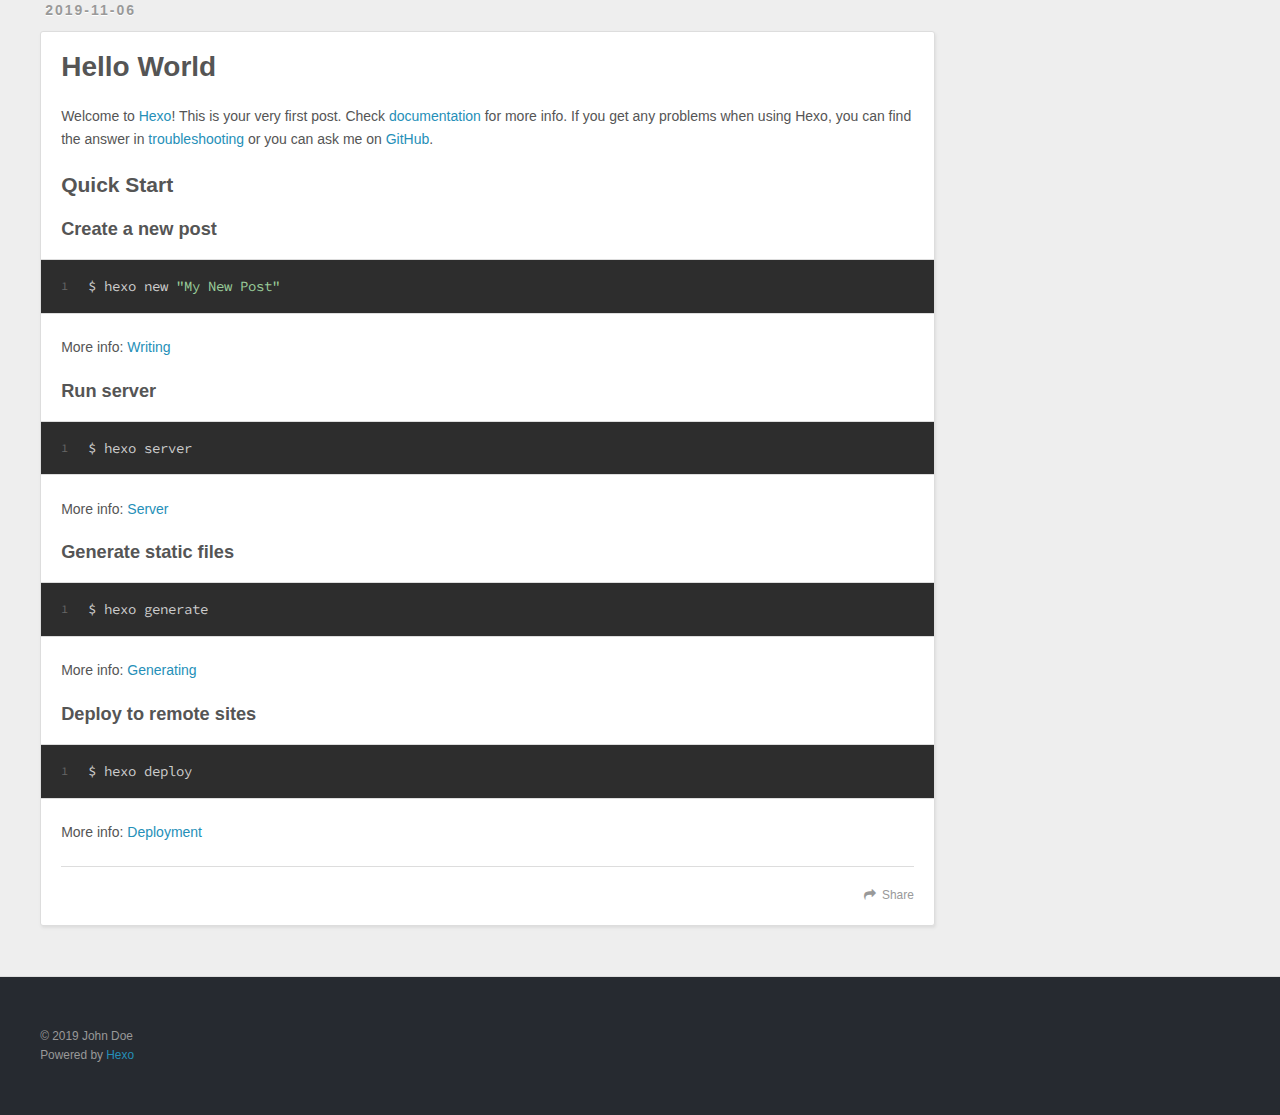
==== commit 67b4b9f3: "Site updated: 2019-11-06 23:25:25" ====
--- a/index.html
+++ b/index.html
@@ -84,13 +84,14 @@
     <div class="article-entry" itemprop="articleBody">
       
         <h1 id="尝试下hexo和github搭建blog"><a href="#尝试下hexo和github搭建blog" class="headerlink" title="尝试下hexo和github搭建blog"></a>尝试下hexo和github搭建blog</h1><p><strong>2019年11月6日晚22点35分</strong></p>
-<h2 id="hexo"><a href="#hexo" class="headerlink" title="hexo"></a>hexo</h2><p>下载node<br>node -v确认<br>下载hexo：npm i hexo-cli -g<br>hexo -v确认<br>创建个博客文件夹，例如blog<br>初始化文件夹：hexo init<br>安装组件：hexo insatll<br>生成静态页面：hexo g<br>启动本地服务预览：hexo s<br>hexo server作用是在修改文章的时候无需重启本地本地服务，会自动更新<br>blog根目录_config.yml配置修改：<br>deploy:<br>  type: git<br>  repository: <a href="https://github.com/xxx/xxx.github.io" target="_blank" rel="noopener">https://github.com/xxx/xxx.github.io</a><br>  branch: master<br>不难发现，我们需要一个github的项目，名称跟你的github名称一致，具体方法见下个章节<br>需要部署之前，停止本地服务ctrl+c<br>hexo clean把缓存清楚<br>hexo g重新生成最新的页面<br>hexo 推到github<br>打开xxx.github.io即可浏览</p>
-<h2 id="github"><a href="#github" class="headerlink" title="github"></a>github</h2><p>本地git和github的绑定就不多说了<br>cd ~ 到家目录，如有.ssh文件则忽略下面几步，但是要email和github账号的邮箱一致<br>git config –global user.name “name”<br>git config –global user.email “email”<br>ssh-keygen -t rsa -C “email”<br>到家目录cat ~/.ssh/id_rsa.pub，打开github，在头像下面点击settings，再点击SSH and GPG keys，新建一个SSH，名字随便，将cat输出的内容复制到框中，点击确定保存。<br>输入ssh -T git@github，是不是成功你们试试就知道了喽</p>
+<h2 id="github"><a href="#github" class="headerlink" title="github"></a>github</h2><p>创建一个新的仓库就比较简单了，名称xxx.github.io，xxx即是你的github用户名<br>public就行，readme选上吧<br>项目的setting最下面github page随便选个主题吧<br>选完<a href="https://xxx.github.io/就是你的个人站点了，只是现在的页面只是一个简单的模板而已" target="_blank" rel="noopener">https://xxx.github.io/就是你的个人站点了，只是现在的页面只是一个简单的模板而已</a></p>
+<h2 id="git"><a href="#git" class="headerlink" title="git"></a>git</h2><p>本地git和github的绑定就不多说了<br>cd ~ 到家目录，如有.ssh文件则忽略下面几步，但是要email和github账号的邮箱一致<br>git config –global user.name “name”<br>git config –global user.email “email”<br>ssh-keygen -t rsa -C “email”<br>到家目录cat ~/.ssh/id_rsa.pub，打开github，在头像下面点击settings，再点击SSH and GPG keys，新建一个SSH，名字随便，将cat输出的内容复制到框中，点击确定保存。<br>输入ssh -T git@github，是不是成功你们试试就知道了喽</p>
+<h2 id="hexo"><a href="#hexo" class="headerlink" title="hexo"></a>hexo</h2><p>下载node<br>node -v确认<br>下载hexo：npm i hexo-cli -g<br>hexo -v确认<br>创建个博客文件夹，例如blog<br>初始化文件夹：hexo init<br>安装组件：hexo insatll<br>生成静态页面：hexo g<br>启动本地服务预览：hexo s<br>hexo server作用是在修改文章的时候无需重启本地本地服务，会自动更新<br>blog根目录_config.yml配置修改：<br>deploy:<br>  type: git<br>  repository: <a href="https://github.com/xxx/xxx.github.io" target="_blank" rel="noopener">https://github.com/xxx/xxx.github.io</a><br>  branch: master<br>需要部署之前，停止本地服务ctrl+c<br>hexo clean把缓存清楚<br>hexo g重新生成最新的页面<br>hexo 推到github<br>打开xxx.github.io即可浏览</p>
 
       
     </div>
     <footer class="article-footer">
-      <a data-url="http://yoursite.com/2019/11/06/first-article/" data-id="ck2nffm6w0000zowgg824fxj1" class="article-share-link">Share</a>
+      <a data-url="http://yoursite.com/2019/11/06/first-article/" data-id="ck2nfopa500017owg21tjfodd" class="article-share-link">Share</a>
       
       
     </footer>
@@ -139,7 +140,7 @@
       
     </div>
     <footer class="article-footer">
-      <a data-url="http://yoursite.com/2019/11/06/hello-world/" data-id="ck2nffm750001zowghlq87qqj" class="article-share-link">Share</a>
+      <a data-url="http://yoursite.com/2019/11/06/hello-world/" data-id="ck2nfop9x00007owg5b2p4xn6" class="article-share-link">Share</a>
       
       
     </footer>
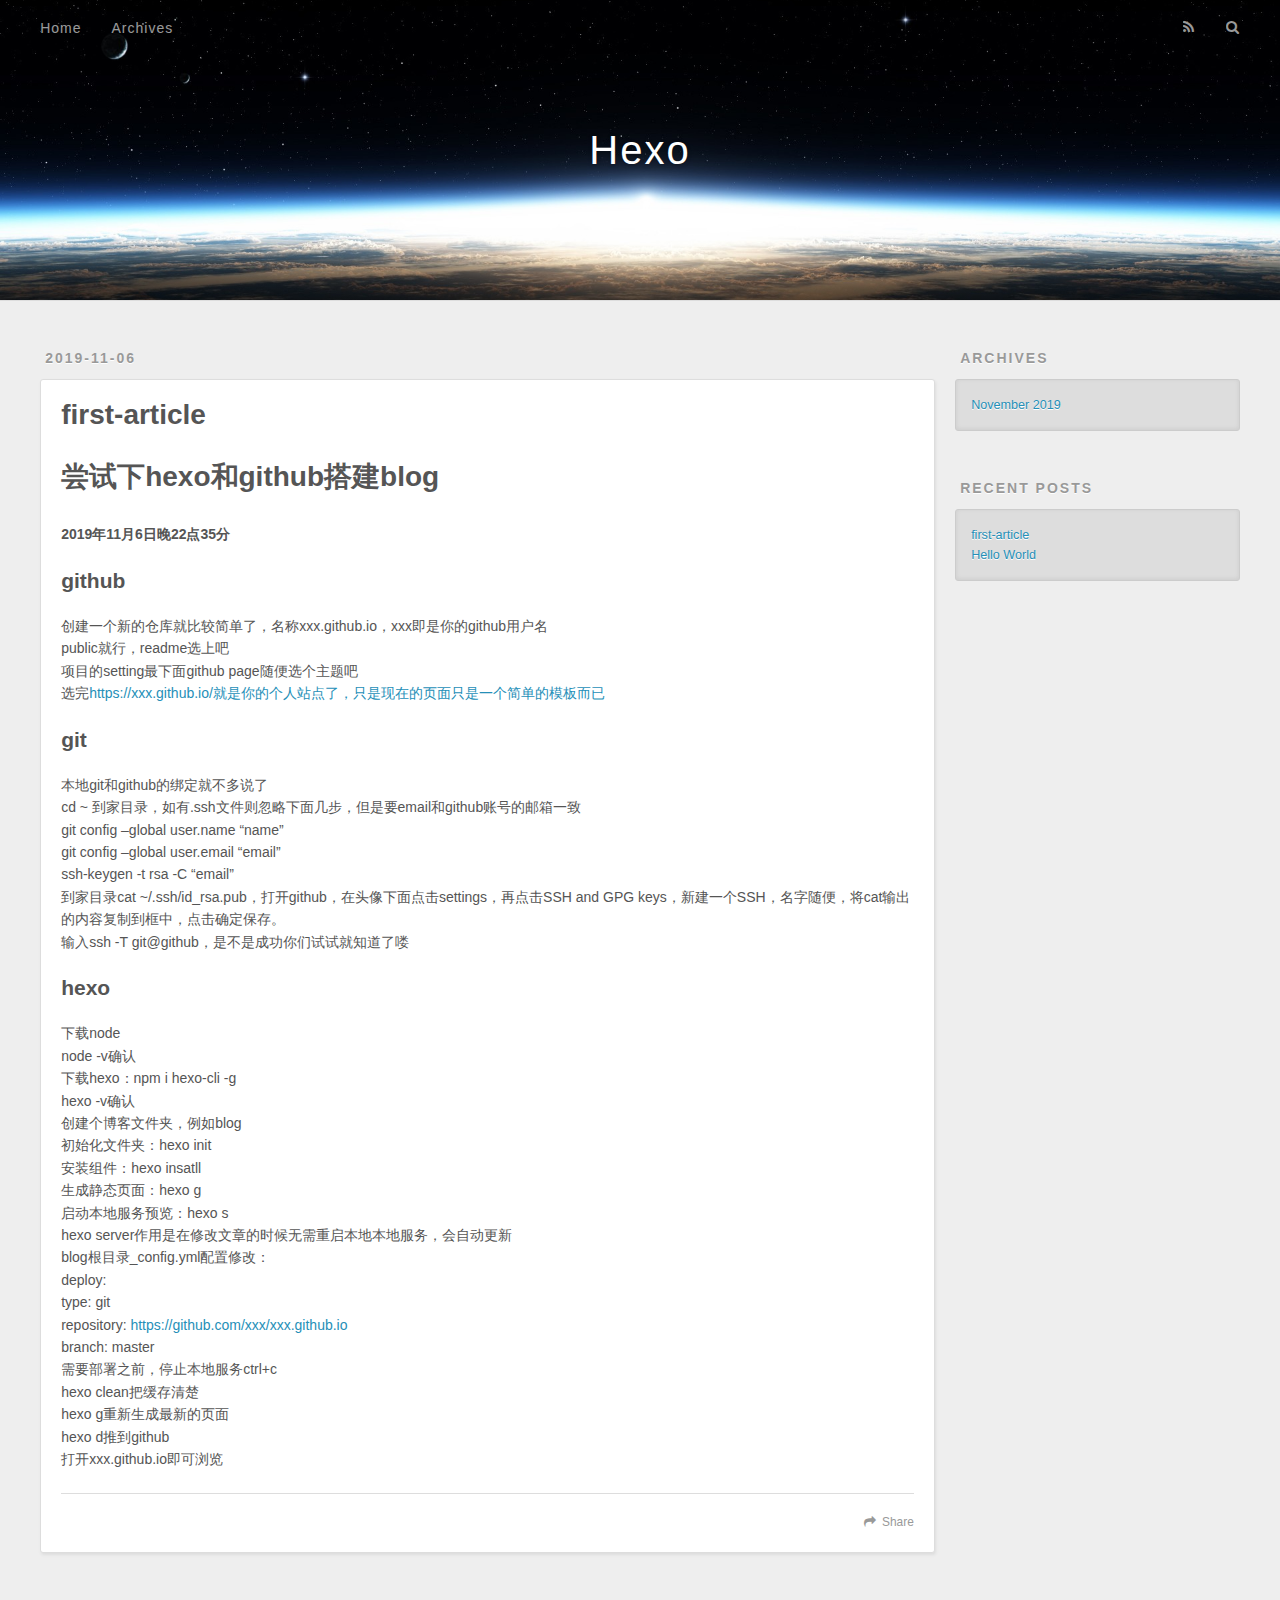
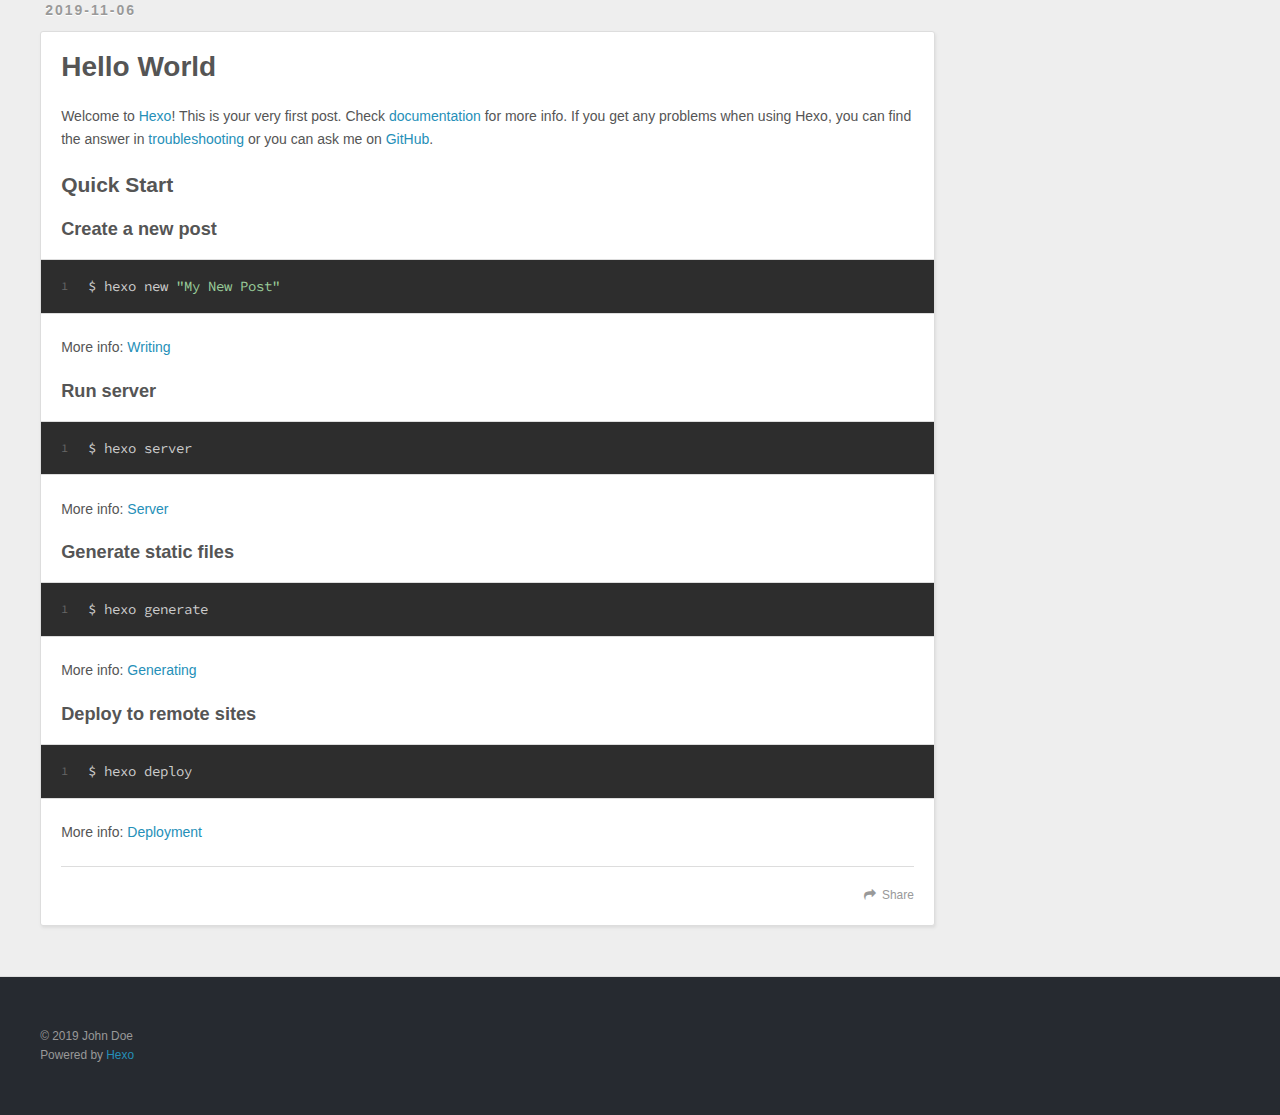
==== commit 7e38d28b: "Site updated: 2019-11-07 00:02:29" ====
--- a/index.html
+++ b/index.html
@@ -86,12 +86,12 @@
         <h1 id="尝试下hexo和github搭建blog"><a href="#尝试下hexo和github搭建blog" class="headerlink" title="尝试下hexo和github搭建blog"></a>尝试下hexo和github搭建blog</h1><p><strong>2019年11月6日晚22点35分</strong></p>
 <h2 id="github"><a href="#github" class="headerlink" title="github"></a>github</h2><p>创建一个新的仓库就比较简单了，名称xxx.github.io，xxx即是你的github用户名<br>public就行，readme选上吧<br>项目的setting最下面github page随便选个主题吧<br>选完<a href="https://xxx.github.io/就是你的个人站点了，只是现在的页面只是一个简单的模板而已" target="_blank" rel="noopener">https://xxx.github.io/就是你的个人站点了，只是现在的页面只是一个简单的模板而已</a></p>
 <h2 id="git"><a href="#git" class="headerlink" title="git"></a>git</h2><p>本地git和github的绑定就不多说了<br>cd ~ 到家目录，如有.ssh文件则忽略下面几步，但是要email和github账号的邮箱一致<br>git config –global user.name “name”<br>git config –global user.email “email”<br>ssh-keygen -t rsa -C “email”<br>到家目录cat ~/.ssh/id_rsa.pub，打开github，在头像下面点击settings，再点击SSH and GPG keys，新建一个SSH，名字随便，将cat输出的内容复制到框中，点击确定保存。<br>输入ssh -T git@github，是不是成功你们试试就知道了喽</p>
-<h2 id="hexo"><a href="#hexo" class="headerlink" title="hexo"></a>hexo</h2><p>下载node<br>node -v确认<br>下载hexo：npm i hexo-cli -g<br>hexo -v确认<br>创建个博客文件夹，例如blog<br>初始化文件夹：hexo init<br>安装组件：hexo insatll<br>生成静态页面：hexo g<br>启动本地服务预览：hexo s<br>hexo server作用是在修改文章的时候无需重启本地本地服务，会自动更新<br>blog根目录_config.yml配置修改：<br>deploy:<br>  type: git<br>  repository: <a href="https://github.com/xxx/xxx.github.io" target="_blank" rel="noopener">https://github.com/xxx/xxx.github.io</a><br>  branch: master<br>需要部署之前，停止本地服务ctrl+c<br>hexo clean把缓存清楚<br>hexo g重新生成最新的页面<br>hexo 推到github<br>打开xxx.github.io即可浏览</p>
+<h2 id="hexo"><a href="#hexo" class="headerlink" title="hexo"></a>hexo</h2><p>下载node<br>node -v确认<br>下载hexo：npm i hexo-cli -g<br>hexo -v确认<br>创建个博客文件夹，例如blog<br>初始化文件夹：hexo init<br>安装组件：hexo insatll<br>生成静态页面：hexo g<br>启动本地服务预览：hexo s<br>hexo server作用是在修改文章的时候无需重启本地本地服务，会自动更新<br>blog根目录_config.yml配置修改：<br>deploy:<br>  type: git<br>  repository: <a href="https://github.com/xxx/xxx.github.io" target="_blank" rel="noopener">https://github.com/xxx/xxx.github.io</a><br>  branch: master<br>需要部署之前，停止本地服务ctrl+c<br>hexo clean把缓存清楚<br>hexo g重新生成最新的页面<br>hexo d推到github<br>打开xxx.github.io即可浏览</p>
 
       
     </div>
     <footer class="article-footer">
-      <a data-url="http://yoursite.com/2019/11/06/first-article/" data-id="ck2nfopa500017owg21tjfodd" class="article-share-link">Share</a>
+      <a data-url="http://yoursite.com/2019/11/06/first-article/" data-id="ck2nh0g8r0000w4wg953m7oif" class="article-share-link">Share</a>
       
       
     </footer>
@@ -140,7 +140,7 @@
       
     </div>
     <footer class="article-footer">
-      <a data-url="http://yoursite.com/2019/11/06/hello-world/" data-id="ck2nfop9x00007owg5b2p4xn6" class="article-share-link">Share</a>
+      <a data-url="http://yoursite.com/2019/11/06/hello-world/" data-id="ck2nh0g900001w4wgbf2789a3" class="article-share-link">Share</a>
       
       
     </footer>
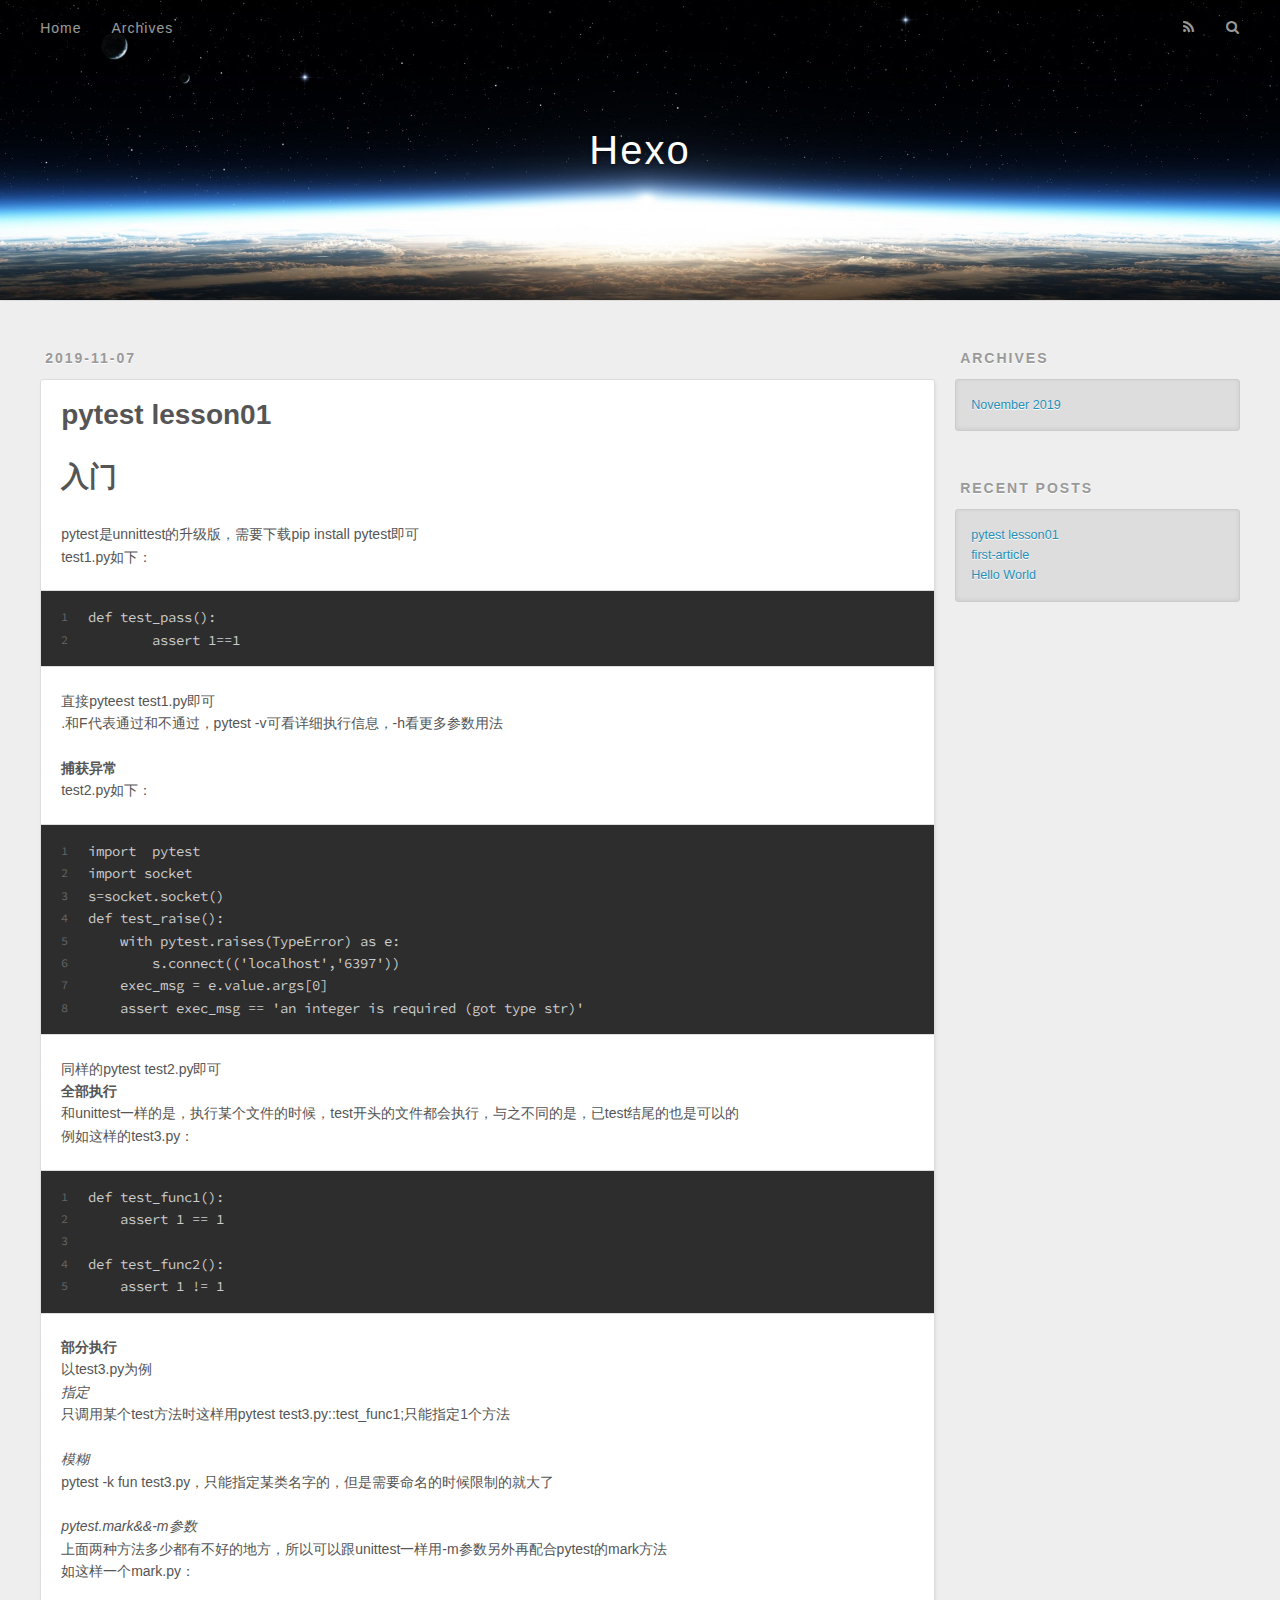
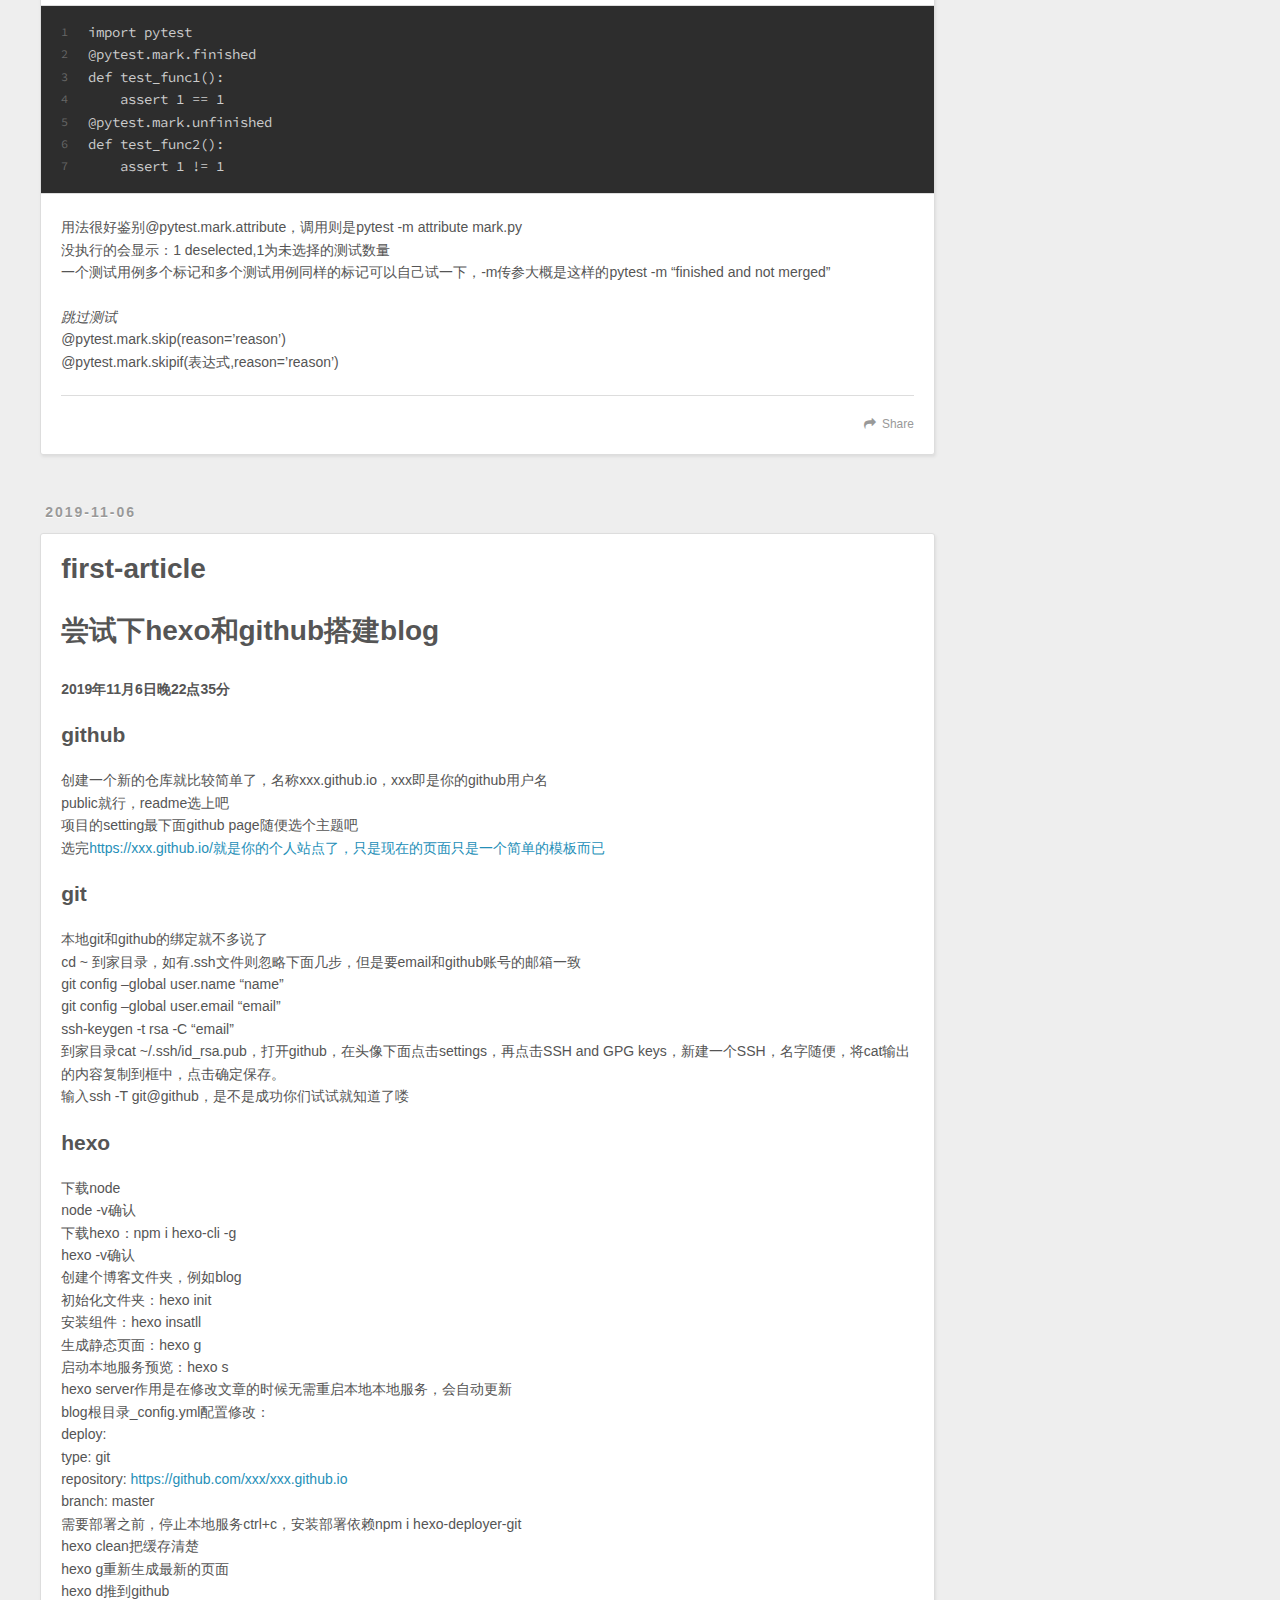
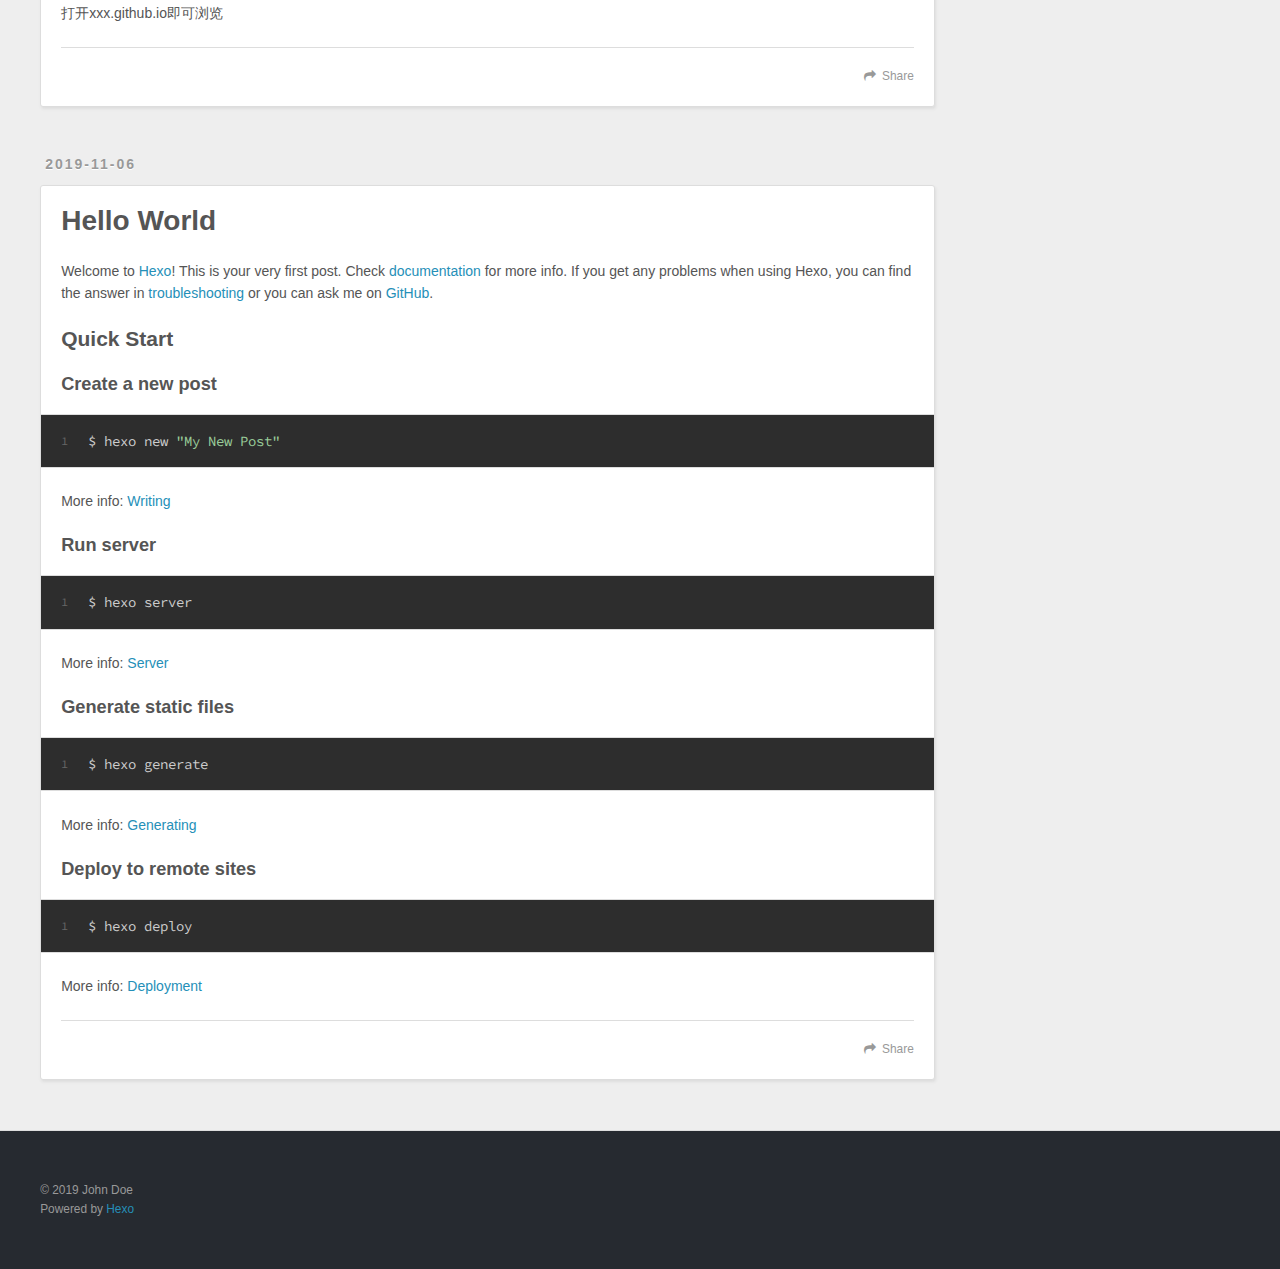
==== commit b83066c5: "Site updated: 2019-11-07 23:13:39" ====
--- a/index.html
+++ b/index.html
@@ -61,6 +61,55 @@
       <div class="outer">
         <section id="main">
   
+    <article id="post-pytest-lesson01" class="article article-type-post" itemscope itemprop="blogPost">
+  <div class="article-meta">
+    <a href="/2019/11/07/pytest-lesson01/" class="article-date">
+  <time datetime="2019-11-07T13:36:08.000Z" itemprop="datePublished">2019-11-07</time>
+</a>
+    
+  </div>
+  <div class="article-inner">
+    
+    
+      <header class="article-header">
+        
+  
+    <h1 itemprop="name">
+      <a class="article-title" href="/2019/11/07/pytest-lesson01/">pytest lesson01</a>
+    </h1>
+  
+
+      </header>
+    
+    <div class="article-entry" itemprop="articleBody">
+      
+        <h1 id="入门"><a href="#入门" class="headerlink" title="入门"></a>入门</h1><p>pytest是unnittest的升级版，需要下载pip install pytest即可<br>test1.py如下：</p>
+<figure class="highlight plain"><table><tr><td class="gutter"><pre><span class="line">1</span><br><span class="line">2</span><br></pre></td><td class="code"><pre><span class="line">def test_pass():</span><br><span class="line">	assert 1==1</span><br></pre></td></tr></table></figure>
+<p>直接pyteest test1.py即可<br>.和F代表通过和不通过，pytest -v可看详细执行信息，-h看更多参数用法</p>
+<p><strong>捕获异常</strong><br>test2.py如下：</p>
+<figure class="highlight plain"><table><tr><td class="gutter"><pre><span class="line">1</span><br><span class="line">2</span><br><span class="line">3</span><br><span class="line">4</span><br><span class="line">5</span><br><span class="line">6</span><br><span class="line">7</span><br><span class="line">8</span><br></pre></td><td class="code"><pre><span class="line">import  pytest</span><br><span class="line">import socket</span><br><span class="line">s=socket.socket()</span><br><span class="line">def test_raise():</span><br><span class="line">    with pytest.raises(TypeError) as e:</span><br><span class="line">        s.connect((&apos;localhost&apos;,&apos;6397&apos;))</span><br><span class="line">    exec_msg = e.value.args[0]</span><br><span class="line">    assert exec_msg == &apos;an integer is required (got type str)&apos;</span><br></pre></td></tr></table></figure>
+<p>同样的pytest test2.py即可<br><strong>全部执行</strong><br>和unittest一样的是，执行某个文件的时候，test开头的文件都会执行，与之不同的是，已test结尾的也是可以的<br>例如这样的test3.py：</p>
+<figure class="highlight plain"><table><tr><td class="gutter"><pre><span class="line">1</span><br><span class="line">2</span><br><span class="line">3</span><br><span class="line">4</span><br><span class="line">5</span><br></pre></td><td class="code"><pre><span class="line">def test_func1():</span><br><span class="line">    assert 1 == 1</span><br><span class="line"></span><br><span class="line">def test_func2():</span><br><span class="line">    assert 1 != 1</span><br></pre></td></tr></table></figure>
+<p><strong>部分执行</strong><br>以test3.py为例<br><em>指定</em><br>只调用某个test方法时这样用pytest test3.py::test_func1;只能指定1个方法</p>
+<p><em>模糊</em><br>pytest -k fun test3.py，只能指定某类名字的，但是需要命名的时候限制的就大了</p>
+<p><em>pytest.mark&amp;&amp;-m参数</em><br>上面两种方法多少都有不好的地方，所以可以跟unittest一样用-m参数另外再配合pytest的mark方法<br>如这样一个mark.py：</p>
+<figure class="highlight plain"><table><tr><td class="gutter"><pre><span class="line">1</span><br><span class="line">2</span><br><span class="line">3</span><br><span class="line">4</span><br><span class="line">5</span><br><span class="line">6</span><br><span class="line">7</span><br></pre></td><td class="code"><pre><span class="line">import pytest</span><br><span class="line">@pytest.mark.finished</span><br><span class="line">def test_func1():</span><br><span class="line">    assert 1 == 1</span><br><span class="line">@pytest.mark.unfinished</span><br><span class="line">def test_func2():</span><br><span class="line">    assert 1 != 1</span><br></pre></td></tr></table></figure>
+<p>用法很好鉴别@pytest.mark.attribute，调用则是pytest -m attribute mark.py<br>没执行的会显示：1 deselected,1为未选择的测试数量<br>一个测试用例多个标记和多个测试用例同样的标记可以自己试一下，-m传参大概是这样的pytest -m “finished and not merged”</p>
+<p><em>跳过测试</em><br>@pytest.mark.skip(reason=’reason’)<br>@pytest.mark.skipif(表达式,reason=’reason’)</p>
+
+      
+    </div>
+    <footer class="article-footer">
+      <a data-url="http://yoursite.com/2019/11/07/pytest-lesson01/" data-id="ck2oupjc70001igwg0wjreiwr" class="article-share-link">Share</a>
+      
+      
+    </footer>
+  </div>
+  
+</article>
+
+
+  
     <article id="post-first-article" class="article article-type-post" itemscope itemprop="blogPost">
   <div class="article-meta">
     <a href="/2019/11/06/first-article/" class="article-date">
@@ -86,12 +135,12 @@
         <h1 id="尝试下hexo和github搭建blog"><a href="#尝试下hexo和github搭建blog" class="headerlink" title="尝试下hexo和github搭建blog"></a>尝试下hexo和github搭建blog</h1><p><strong>2019年11月6日晚22点35分</strong></p>
 <h2 id="github"><a href="#github" class="headerlink" title="github"></a>github</h2><p>创建一个新的仓库就比较简单了，名称xxx.github.io，xxx即是你的github用户名<br>public就行，readme选上吧<br>项目的setting最下面github page随便选个主题吧<br>选完<a href="https://xxx.github.io/就是你的个人站点了，只是现在的页面只是一个简单的模板而已" target="_blank" rel="noopener">https://xxx.github.io/就是你的个人站点了，只是现在的页面只是一个简单的模板而已</a></p>
 <h2 id="git"><a href="#git" class="headerlink" title="git"></a>git</h2><p>本地git和github的绑定就不多说了<br>cd ~ 到家目录，如有.ssh文件则忽略下面几步，但是要email和github账号的邮箱一致<br>git config –global user.name “name”<br>git config –global user.email “email”<br>ssh-keygen -t rsa -C “email”<br>到家目录cat ~/.ssh/id_rsa.pub，打开github，在头像下面点击settings，再点击SSH and GPG keys，新建一个SSH，名字随便，将cat输出的内容复制到框中，点击确定保存。<br>输入ssh -T git@github，是不是成功你们试试就知道了喽</p>
-<h2 id="hexo"><a href="#hexo" class="headerlink" title="hexo"></a>hexo</h2><p>下载node<br>node -v确认<br>下载hexo：npm i hexo-cli -g<br>hexo -v确认<br>创建个博客文件夹，例如blog<br>初始化文件夹：hexo init<br>安装组件：hexo insatll<br>生成静态页面：hexo g<br>启动本地服务预览：hexo s<br>hexo server作用是在修改文章的时候无需重启本地本地服务，会自动更新<br>blog根目录_config.yml配置修改：<br>deploy:<br>  type: git<br>  repository: <a href="https://github.com/xxx/xxx.github.io" target="_blank" rel="noopener">https://github.com/xxx/xxx.github.io</a><br>  branch: master<br>需要部署之前，停止本地服务ctrl+c<br>hexo clean把缓存清楚<br>hexo g重新生成最新的页面<br>hexo d推到github<br>打开xxx.github.io即可浏览</p>
+<h2 id="hexo"><a href="#hexo" class="headerlink" title="hexo"></a>hexo</h2><p>下载node<br>node -v确认<br>下载hexo：npm i hexo-cli -g<br>hexo -v确认<br>创建个博客文件夹，例如blog<br>初始化文件夹：hexo init<br>安装组件：hexo insatll<br>生成静态页面：hexo g<br>启动本地服务预览：hexo s<br>hexo server作用是在修改文章的时候无需重启本地本地服务，会自动更新<br>blog根目录_config.yml配置修改：<br>deploy:<br>  type: git<br>  repository: <a href="https://github.com/xxx/xxx.github.io" target="_blank" rel="noopener">https://github.com/xxx/xxx.github.io</a><br>  branch: master<br>需要部署之前，停止本地服务ctrl+c，安装部署依赖npm i hexo-deployer-git<br>hexo clean把缓存清楚<br>hexo g重新生成最新的页面<br>hexo d推到github<br>打开xxx.github.io即可浏览</p>
 
       
     </div>
     <footer class="article-footer">
-      <a data-url="http://yoursite.com/2019/11/06/first-article/" data-id="ck2nh0g8r0000w4wg953m7oif" class="article-share-link">Share</a>
+      <a data-url="http://yoursite.com/2019/11/06/first-article/" data-id="ck2oupjc90002igwg3jikfxs7" class="article-share-link">Share</a>
       
       
     </footer>
@@ -140,7 +189,7 @@
       
     </div>
     <footer class="article-footer">
-      <a data-url="http://yoursite.com/2019/11/06/hello-world/" data-id="ck2nh0g900001w4wgbf2789a3" class="article-share-link">Share</a>
+      <a data-url="http://yoursite.com/2019/11/06/hello-world/" data-id="ck2oupjc00000igwgaux45zqy" class="article-share-link">Share</a>
       
       
     </footer>
@@ -181,6 +230,10 @@
       <ul>
         
           <li>
+            <a href="/2019/11/07/pytest-lesson01/">pytest lesson01</a>
+          </li>
+        
+          <li>
             <a href="/2019/11/06/first-article/">first-article</a>
           </li>
         
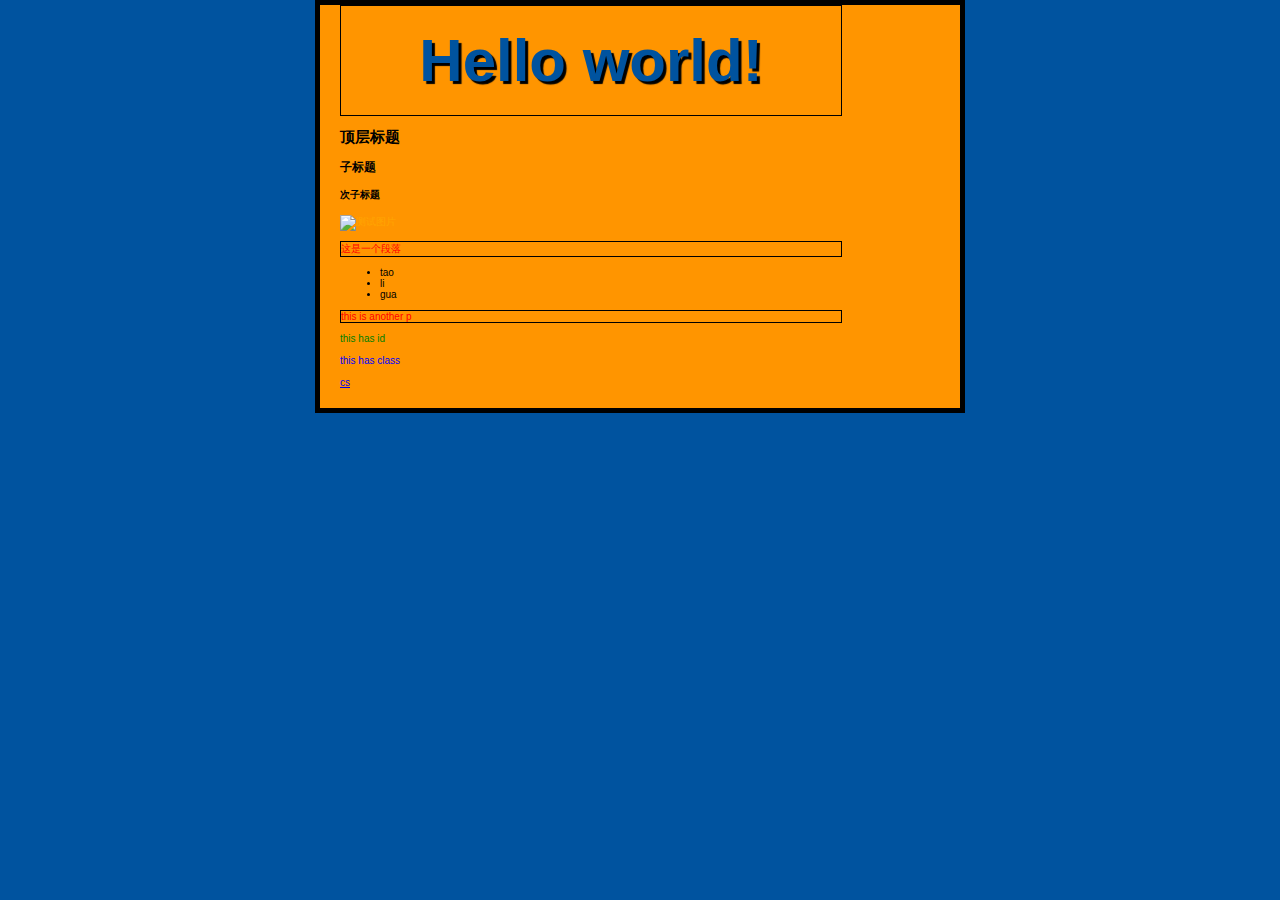
==== commit 30163c9c: "ee" ====
--- a/index.html
+++ b/index.html
@@ -1,284 +1,44 @@
 <!DOCTYPE html>
+
 <html>
-<head>
-  <meta charset="utf-8">
-  
-
-  
-  <title>Hexo</title>
-  <meta name="viewport" content="width=device-width, initial-scale=1, maximum-scale=1">
-  <meta property="og:type" content="website">
-<meta property="og:title" content="Hexo">
-<meta property="og:url" content="http:&#x2F;&#x2F;yoursite.com&#x2F;index.html">
-<meta property="og:site_name" content="Hexo">
-<meta property="og:locale" content="en">
-<meta name="twitter:card" content="summary">
-  
-    <link rel="alternate" href="/atom.xml" title="Hexo" type="application/atom+xml">
-  
-  
-    <link rel="icon" href="/favicon.png">
-  
-  
-    <link href="//fonts.googleapis.com/css?family=Source+Code+Pro" rel="stylesheet" type="text/css">
-  
-  <link rel="stylesheet" href="/css/style.css">
-</head>
-
-<body>
-  <div id="container">
-    <div id="wrap">
-      <header id="header">
-  <div id="banner"></div>
-  <div id="header-outer" class="outer">
-    <div id="header-title" class="inner">
-      <h1 id="logo-wrap">
-        <a href="/" id="logo">Hexo</a>
-      </h1>
-      
-    </div>
-    <div id="header-inner" class="inner">
-      <nav id="main-nav">
-        <a id="main-nav-toggle" class="nav-icon"></a>
-        
-          <a class="main-nav-link" href="/">Home</a>
-        
-          <a class="main-nav-link" href="/archives">Archives</a>
-        
-      </nav>
-      <nav id="sub-nav">
-        
-          <a id="nav-rss-link" class="nav-icon" href="/atom.xml" title="RSS Feed"></a>
-        
-        <a id="nav-search-btn" class="nav-icon" title="Search"></a>
-      </nav>
-      <div id="search-form-wrap">
-        <form action="//google.com/search" method="get" accept-charset="UTF-8" class="search-form"><input type="search" name="q" class="search-form-input" placeholder="Search"><button type="submit" class="search-form-submit">&#xF002;</button><input type="hidden" name="sitesearch" value="http://yoursite.com"></form>
-      </div>
-    </div>
-  </div>
-</header>
-      <div class="outer">
-        <section id="main">
-  
-    <article id="post-pytest-lesson01" class="article article-type-post" itemscope itemprop="blogPost">
-  <div class="article-meta">
-    <a href="/2019/11/07/pytest-lesson01/" class="article-date">
-  <time datetime="2019-11-07T13:36:08.000Z" itemprop="datePublished">2019-11-07</time>
-</a>
-    
-  </div>
-  <div class="article-inner">
-    
-    
-      <header class="article-header">
-        
-  
-    <h1 itemprop="name">
-      <a class="article-title" href="/2019/11/07/pytest-lesson01/">pytest lesson01</a>
-    </h1>
-  
-
-      </header>
-    
-    <div class="article-entry" itemprop="articleBody">
-      
-        <h1 id="入门"><a href="#入门" class="headerlink" title="入门"></a>入门</h1><p>pytest是unnittest的升级版，需要下载pip install pytest即可<br>test1.py如下：</p>
-<figure class="highlight plain"><table><tr><td class="gutter"><pre><span class="line">1</span><br><span class="line">2</span><br></pre></td><td class="code"><pre><span class="line">def test_pass():</span><br><span class="line">	assert 1==1</span><br></pre></td></tr></table></figure>
-<p>直接pyteest test1.py即可<br>.和F代表通过和不通过，pytest -v可看详细执行信息，-h看更多参数用法</p>
-<p><strong>捕获异常</strong><br>test2.py如下：</p>
-<figure class="highlight plain"><table><tr><td class="gutter"><pre><span class="line">1</span><br><span class="line">2</span><br><span class="line">3</span><br><span class="line">4</span><br><span class="line">5</span><br><span class="line">6</span><br><span class="line">7</span><br><span class="line">8</span><br></pre></td><td class="code"><pre><span class="line">import  pytest</span><br><span class="line">import socket</span><br><span class="line">s=socket.socket()</span><br><span class="line">def test_raise():</span><br><span class="line">    with pytest.raises(TypeError) as e:</span><br><span class="line">        s.connect((&apos;localhost&apos;,&apos;6397&apos;))</span><br><span class="line">    exec_msg = e.value.args[0]</span><br><span class="line">    assert exec_msg == &apos;an integer is required (got type str)&apos;</span><br></pre></td></tr></table></figure>
-<p>同样的pytest test2.py即可<br><strong>全部执行</strong><br>和unittest一样的是，执行某个文件的时候，test开头的文件都会执行，与之不同的是，已test结尾的也是可以的<br>例如这样的test3.py：</p>
-<figure class="highlight plain"><table><tr><td class="gutter"><pre><span class="line">1</span><br><span class="line">2</span><br><span class="line">3</span><br><span class="line">4</span><br><span class="line">5</span><br></pre></td><td class="code"><pre><span class="line">def test_func1():</span><br><span class="line">    assert 1 == 1</span><br><span class="line"></span><br><span class="line">def test_func2():</span><br><span class="line">    assert 1 != 1</span><br></pre></td></tr></table></figure>
-<p><strong>部分执行</strong><br>以test3.py为例<br><em>指定</em><br>只调用某个test方法时这样用pytest test3.py::test_func1;只能指定1个方法</p>
-<p><em>模糊</em><br>pytest -k fun test3.py，只能指定某类名字的，但是需要命名的时候限制的就大了</p>
-<p><em>pytest.mark&amp;&amp;-m参数</em><br>上面两种方法多少都有不好的地方，所以可以跟unittest一样用-m参数另外再配合pytest的mark方法<br>如这样一个mark.py：</p>
-<figure class="highlight plain"><table><tr><td class="gutter"><pre><span class="line">1</span><br><span class="line">2</span><br><span class="line">3</span><br><span class="line">4</span><br><span class="line">5</span><br><span class="line">6</span><br><span class="line">7</span><br></pre></td><td class="code"><pre><span class="line">import pytest</span><br><span class="line">@pytest.mark.finished</span><br><span class="line">def test_func1():</span><br><span class="line">    assert 1 == 1</span><br><span class="line">@pytest.mark.unfinished</span><br><span class="line">def test_func2():</span><br><span class="line">    assert 1 != 1</span><br></pre></td></tr></table></figure>
-<p>用法很好鉴别@pytest.mark.attribute，调用则是pytest -m attribute mark.py<br>没执行的会显示：1 deselected,1为未选择的测试数量<br>一个测试用例多个标记和多个测试用例同样的标记可以自己试一下，-m传参大概是这样的pytest -m “finished and not merged”</p>
-<p><em>跳过测试</em><br>@pytest.mark.skip(reason=’reason’)<br>@pytest.mark.skipif(表达式,reason=’reason’)</p>
-
-      
-    </div>
-    <footer class="article-footer">
-      <a data-url="http://yoursite.com/2019/11/07/pytest-lesson01/" data-id="ck2oupjc70001igwg0wjreiwr" class="article-share-link">Share</a>
-      
-      
-    </footer>
-  </div>
-  
-</article>
+  <head>
+    <meta charset="utf-8">
+    <title>测试页面</title>
+    <link href="styles/style1.css" rel="stylesheet">
+    <!-- <link href="https://fonts.font.im/css?family=Open+Sans" rel="stylesheet" type="text/css">  -->
 
 
-  
-    <article id="post-first-article" class="article article-type-post" itemscope itemprop="blogPost">
-  <div class="article-meta">
-    <a href="/2019/11/06/first-article/" class="article-date">
-  <time datetime="2019-11-06T13:16:10.796Z" itemprop="datePublished">2019-11-06</time>
-</a>
-    
-  </div>
-  <div class="article-inner">
-    
-    
-      <header class="article-header">
-        
-  
-    <h1 itemprop="name">
-      <a class="article-title" href="/2019/11/06/first-article/">first-article</a>
-    </h1>
-  
-
-      </header>
-    
-    <div class="article-entry" itemprop="articleBody">
-      
-        <h1 id="尝试下hexo和github搭建blog"><a href="#尝试下hexo和github搭建blog" class="headerlink" title="尝试下hexo和github搭建blog"></a>尝试下hexo和github搭建blog</h1><p><strong>2019年11月6日晚22点35分</strong></p>
-<h2 id="github"><a href="#github" class="headerlink" title="github"></a>github</h2><p>创建一个新的仓库就比较简单了，名称xxx.github.io，xxx即是你的github用户名<br>public就行，readme选上吧<br>项目的setting最下面github page随便选个主题吧<br>选完<a href="https://xxx.github.io/就是你的个人站点了，只是现在的页面只是一个简单的模板而已" target="_blank" rel="noopener">https://xxx.github.io/就是你的个人站点了，只是现在的页面只是一个简单的模板而已</a></p>
-<h2 id="git"><a href="#git" class="headerlink" title="git"></a>git</h2><p>本地git和github的绑定就不多说了<br>cd ~ 到家目录，如有.ssh文件则忽略下面几步，但是要email和github账号的邮箱一致<br>git config –global user.name “name”<br>git config –global user.email “email”<br>ssh-keygen -t rsa -C “email”<br>到家目录cat ~/.ssh/id_rsa.pub，打开github，在头像下面点击settings，再点击SSH and GPG keys，新建一个SSH，名字随便，将cat输出的内容复制到框中，点击确定保存。<br>输入ssh -T git@github，是不是成功你们试试就知道了喽</p>
-<h2 id="hexo"><a href="#hexo" class="headerlink" title="hexo"></a>hexo</h2><p>下载node<br>node -v确认<br>下载hexo：npm i hexo-cli -g<br>hexo -v确认<br>创建个博客文件夹，例如blog<br>初始化文件夹：hexo init<br>安装组件：hexo insatll<br>生成静态页面：hexo g<br>启动本地服务预览：hexo s<br>hexo server作用是在修改文章的时候无需重启本地本地服务，会自动更新<br>blog根目录_config.yml配置修改：<br>deploy:<br>  type: git<br>  repository: <a href="https://github.com/xxx/xxx.github.io" target="_blank" rel="noopener">https://github.com/xxx/xxx.github.io</a><br>  branch: master<br>需要部署之前，停止本地服务ctrl+c，安装部署依赖npm i hexo-deployer-git<br>hexo clean把缓存清楚<br>hexo g重新生成最新的页面<br>hexo d推到github<br>打开xxx.github.io即可浏览</p>
-
-      
-    </div>
-    <footer class="article-footer">
-      <a data-url="http://yoursite.com/2019/11/06/first-article/" data-id="ck2oupjc90002igwg3jikfxs7" class="article-share-link">Share</a>
-      
-      
-    </footer>
-  </div>
-  
-</article>
+  </head>
+  <body>
+    <h1>主标题</h1>
+    <h2>顶层标题</h2>
+    <h3>子标题</h3>
+    <h4>次子标题</h4>
+    <img src="images/firefox-icon.png" alt="测试图片">
 
 
-  
-    <article id="post-hello-world" class="article article-type-post" itemscope itemprop="blogPost">
-  <div class="article-meta">
-    <a href="/2019/11/06/hello-world/" class="article-date">
-  <time datetime="2019-11-06T13:06:22.452Z" itemprop="datePublished">2019-11-06</time>
-</a>
+    <p>这是一个段落</p>
+    <ul>
+        <li>tao</li>
+        <li>li</li>
+        <li>gua</li>
+    </ul>
+    <p>this is another p</p>
+    <a id='test'>this has id</a>
+    <br></br>
+    <a class='test'>this has class</a>
+    <br></br>
     
-  </div>
-  <div class="article-inner">
-    
-    
-      <header class="article-header">
-        
-  
-    <h1 itemprop="name">
-      <a class="article-title" href="/2019/11/06/hello-world/">Hello World</a>
-    </h1>
-  
-
-      </header>
-    
-    <div class="article-entry" itemprop="articleBody">
-      
-        <p>Welcome to <a href="https://hexo.io/" target="_blank" rel="noopener">Hexo</a>! This is your very first post. Check <a href="https://hexo.io/docs/" target="_blank" rel="noopener">documentation</a> for more info. If you get any problems when using Hexo, you can find the answer in <a href="https://hexo.io/docs/troubleshooting.html" target="_blank" rel="noopener">troubleshooting</a> or you can ask me on <a href="https://github.com/hexojs/hexo/issues" target="_blank" rel="noopener">GitHub</a>.</p>
-<h2 id="Quick-Start"><a href="#Quick-Start" class="headerlink" title="Quick Start"></a>Quick Start</h2><h3 id="Create-a-new-post"><a href="#Create-a-new-post" class="headerlink" title="Create a new post"></a>Create a new post</h3><figure class="highlight bash"><table><tr><td class="gutter"><pre><span class="line">1</span><br></pre></td><td class="code"><pre><span class="line">$ hexo new <span class="string">"My New Post"</span></span><br></pre></td></tr></table></figure>
-
-<p>More info: <a href="https://hexo.io/docs/writing.html" target="_blank" rel="noopener">Writing</a></p>
-<h3 id="Run-server"><a href="#Run-server" class="headerlink" title="Run server"></a>Run server</h3><figure class="highlight bash"><table><tr><td class="gutter"><pre><span class="line">1</span><br></pre></td><td class="code"><pre><span class="line">$ hexo server</span><br></pre></td></tr></table></figure>
-
-<p>More info: <a href="https://hexo.io/docs/server.html" target="_blank" rel="noopener">Server</a></p>
-<h3 id="Generate-static-files"><a href="#Generate-static-files" class="headerlink" title="Generate static files"></a>Generate static files</h3><figure class="highlight bash"><table><tr><td class="gutter"><pre><span class="line">1</span><br></pre></td><td class="code"><pre><span class="line">$ hexo generate</span><br></pre></td></tr></table></figure>
-
-<p>More info: <a href="https://hexo.io/docs/generating.html" target="_blank" rel="noopener">Generating</a></p>
-<h3 id="Deploy-to-remote-sites"><a href="#Deploy-to-remote-sites" class="headerlink" title="Deploy to remote sites"></a>Deploy to remote sites</h3><figure class="highlight bash"><table><tr><td class="gutter"><pre><span class="line">1</span><br></pre></td><td class="code"><pre><span class="line">$ hexo deploy</span><br></pre></td></tr></table></figure>
-
-<p>More info: <a href="https://hexo.io/docs/one-command-deployment.html" target="_blank" rel="noopener">Deployment</a></p>
-
-      
-    </div>
-    <footer class="article-footer">
-      <a data-url="http://yoursite.com/2019/11/06/hello-world/" data-id="ck2oupjc00000igwgaux45zqy" class="article-share-link">Share</a>
-      
-      
-    </footer>
-  </div>
-  
-</article>
-
-
-  
-
-
-</section>
-        
-          <aside id="sidebar">
-  
-    
-
-  
-    
-
-  
-    
-  
-    
-  <div class="widget-wrap">
-    <h3 class="widget-title">Archives</h3>
-    <div class="widget">
-      <ul class="archive-list"><li class="archive-list-item"><a class="archive-list-link" href="/archives/2019/11/">November 2019</a></li></ul>
-    </div>
-  </div>
-
-
-  
-    
-  <div class="widget-wrap">
-    <h3 class="widget-title">Recent Posts</h3>
-    <div class="widget">
-      <ul>
-        
-          <li>
-            <a href="/2019/11/07/pytest-lesson01/">pytest lesson01</a>
-          </li>
-        
-          <li>
-            <a href="/2019/11/06/first-article/">first-article</a>
-          </li>
-        
-          <li>
-            <a href="/2019/11/06/hello-world/">Hello World</a>
-          </li>
-        
-      </ul>
-    </div>
-  </div>
-
-  
-</aside>
-        
-      </div>
-      <footer id="footer">
-  
-  <div class="outer">
-    <div id="footer-info" class="inner">
-      &copy; 2019 John Doe<br>
-      Powered by <a href="http://hexo.io/" target="_blank">Hexo</a>
-    </div>
-  </div>
-</footer>
-    </div>
-    <nav id="mobile-nav">
-  
-    <a href="/" class="mobile-nav-link">Home</a>
-  
-    <a href="/archives" class="mobile-nav-link">Archives</a>
-  
-</nav>
-    
-
-<script src="//ajax.googleapis.com/ajax/libs/jquery/2.0.3/jquery.min.js"></script>
-
-
-  <link rel="stylesheet" href="/fancybox/jquery.fancybox.css">
-  <script src="/fancybox/jquery.fancybox.pack.js"></script>
-
-
-<script src="/js/script.js"></script>
 
 
 
-  </div>
-</body>
-</html>+
+
+    <a href="//www.baidu.com">cs</a>
+    
+
+
+  </body>
+</html>
+
+<script src='scripts/main.js'></script>--- a/styles/style1.css
+++ b/styles/style1.css
@@ -0,0 +1,56 @@
+/* 元素选择 */
+p,h1 {
+    color: red;
+    width: 500px;
+    border: 1px solid black;
+  }  
+
+/* id选择 */
+#test {
+    color: green;
+
+}
+
+/* 类选择 */
+.test {
+    color:blue;
+
+}
+
+/* 属性选择 */
+[src] {
+    color: orange;
+}
+
+a:hover{
+    color: orchid;
+}
+
+
+html {
+    /* px 表示 “像素（pixels）”: 基础字号为 10 像素 */
+    font-size: 10px; 
+    /* Google fonts 输出的 CSS */
+    font-family: 'Open Sans', sans-serif; 
+    background-color: #00539F;
+
+  }
+img {
+    display: block;
+    margin: 0 auto;
+  }
+h1 {
+    margin: 0;
+    padding: 20px 0;    
+    color: #00539F;
+    text-shadow: 3px 3px 1px black;
+    font-size: 60px;
+    text-align: center;
+  }
+body {
+    width: 600px;
+    margin: 0 auto;
+    background-color: #FF9500;
+    padding: 0 20px 20px 20px;
+    border: 5px solid black;
+  }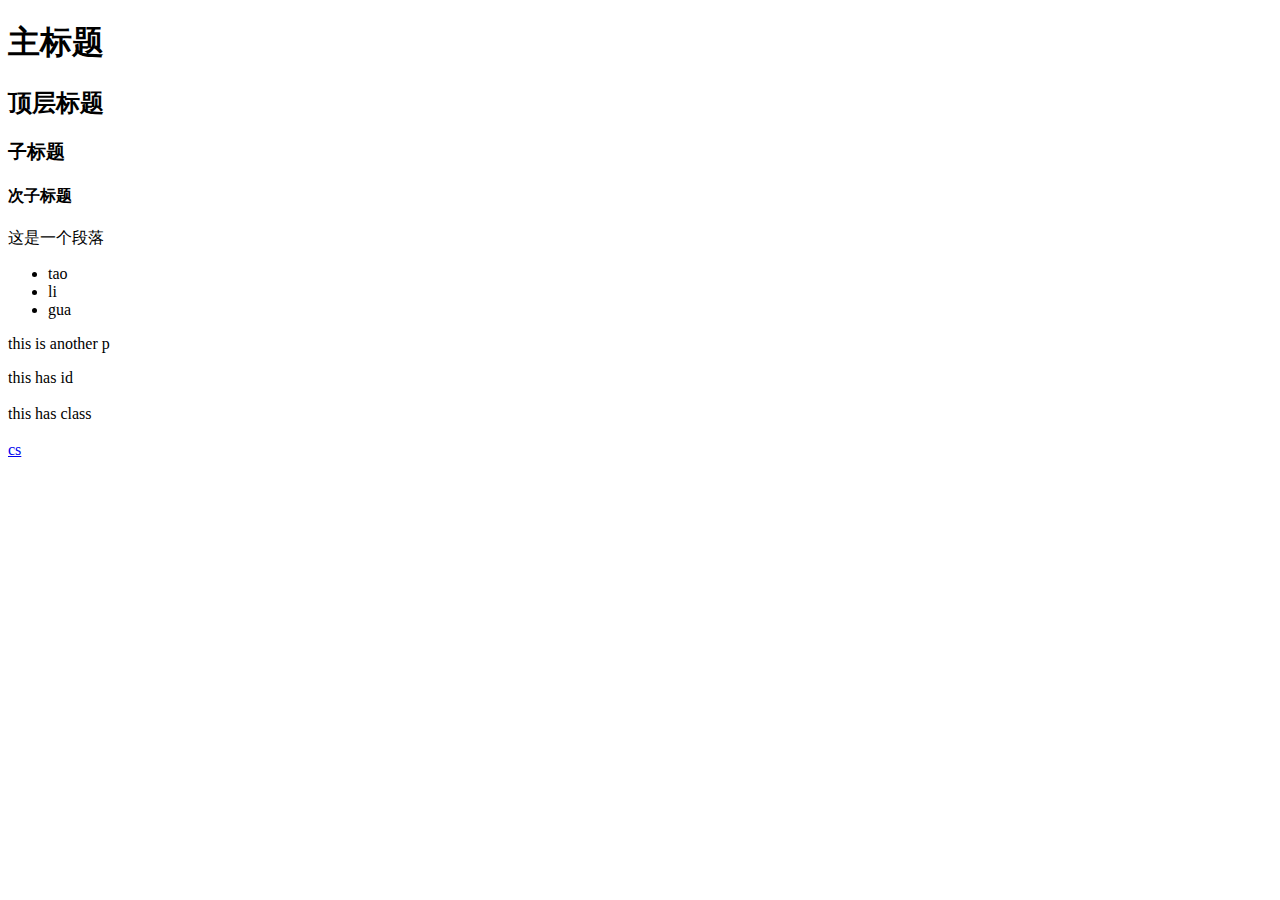
==== commit 8f34905b: "ee" ====
--- a/index.html
+++ b/index.html
@@ -4,7 +4,7 @@
   <head>
     <meta charset="utf-8">
     <title>测试页面</title>
-    <link href="styles/style1.css" rel="stylesheet">
+    <!-- <link href="styles/style1.css" rel="stylesheet"> -->
     <!-- <link href="https://fonts.font.im/css?family=Open+Sans" rel="stylesheet" type="text/css">  -->
 
 
@@ -14,7 +14,7 @@
     <h2>顶层标题</h2>
     <h3>子标题</h3>
     <h4>次子标题</h4>
-    <img src="images/firefox-icon.png" alt="测试图片">
+    <!-- <img src="images/firefox-icon.png" alt="测试图片"> -->
 
 
     <p>这是一个段落</p>
@@ -41,4 +41,4 @@
   </body>
 </html>
 
-<script src='scripts/main.js'></script>+<!-- <script src='scripts/main.js'></script> -->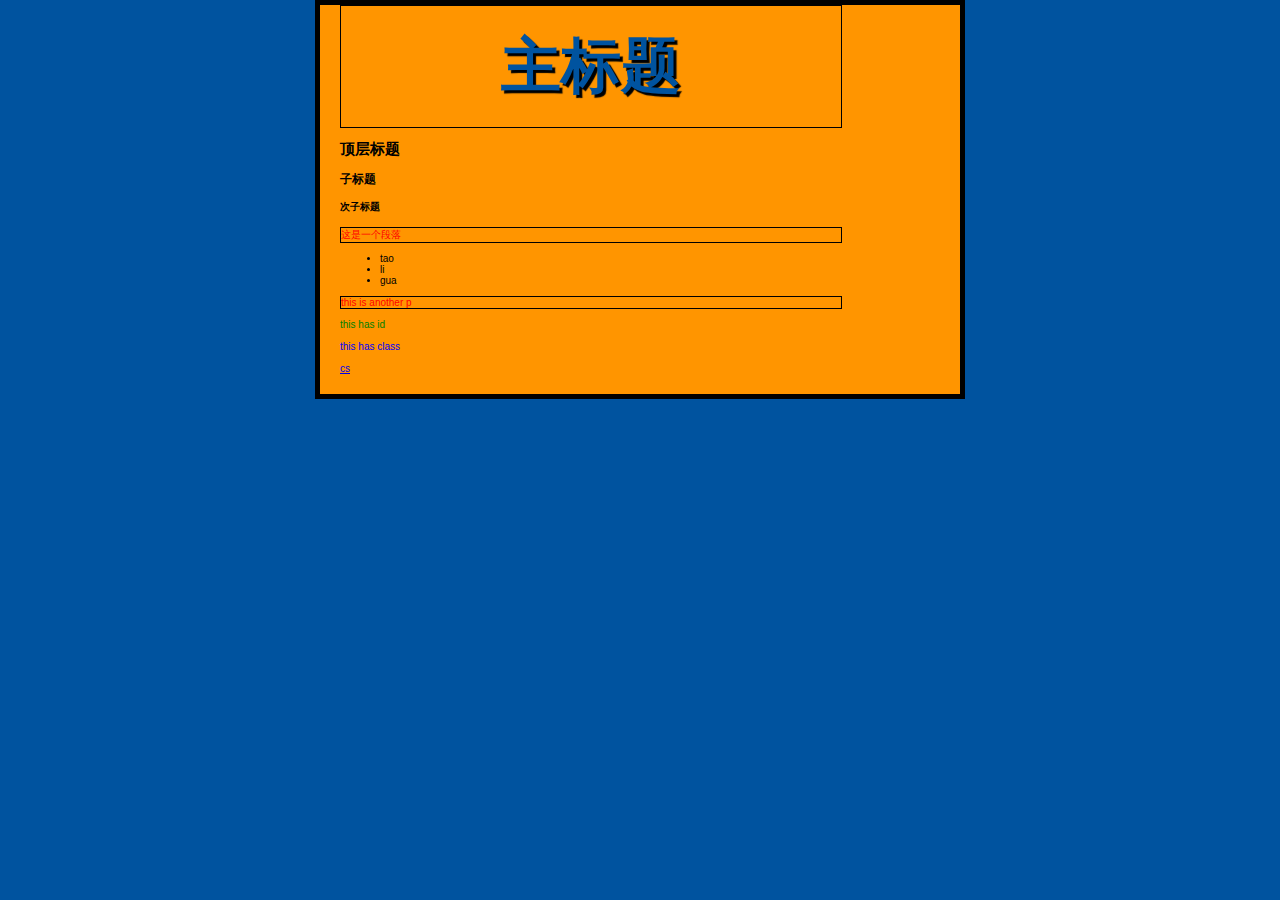
==== commit 2f55e60c: "ee" ====
--- a/index.html
+++ b/index.html
@@ -4,7 +4,7 @@
   <head>
     <meta charset="utf-8">
     <title>测试页面</title>
-    <!-- <link href="styles/style1.css" rel="stylesheet"> -->
+    <link href="/styles/style1.css" rel="stylesheet">
     <!-- <link href="https://fonts.font.im/css?family=Open+Sans" rel="stylesheet" type="text/css">  -->
 
 
